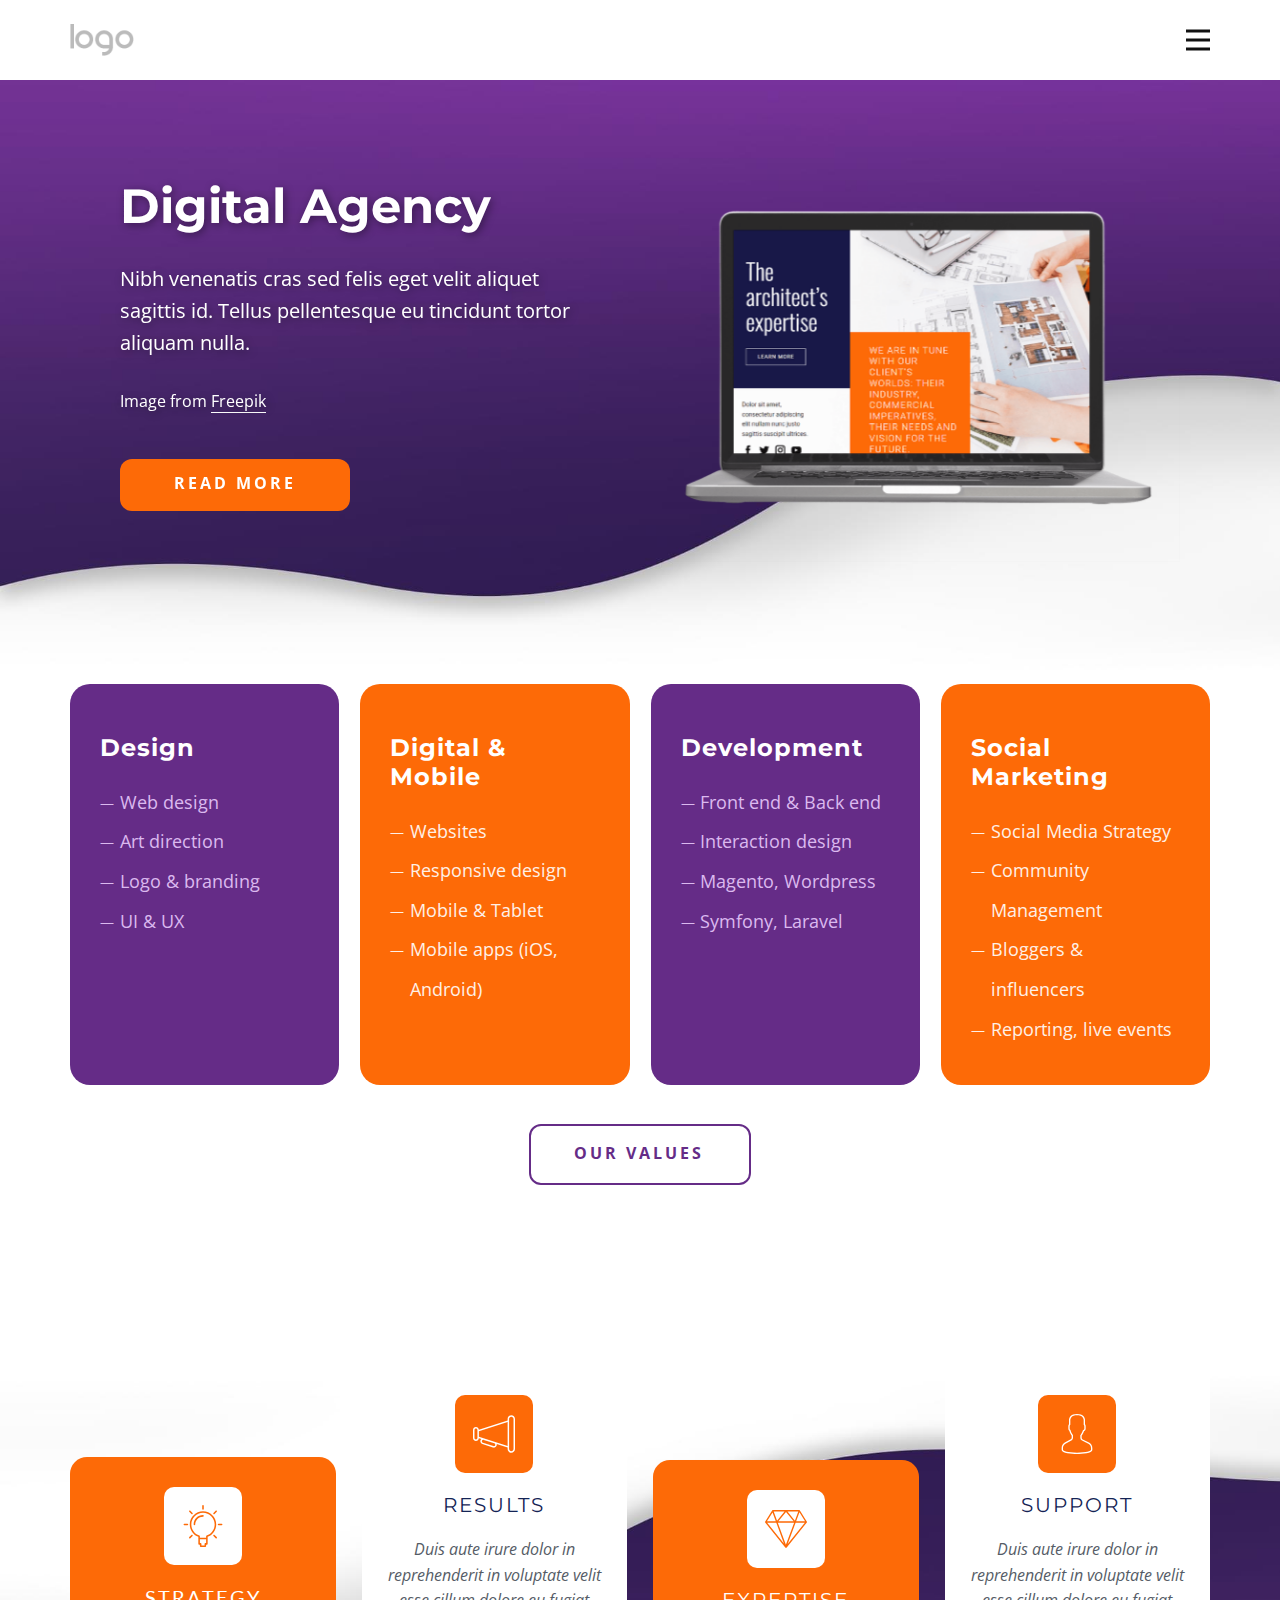
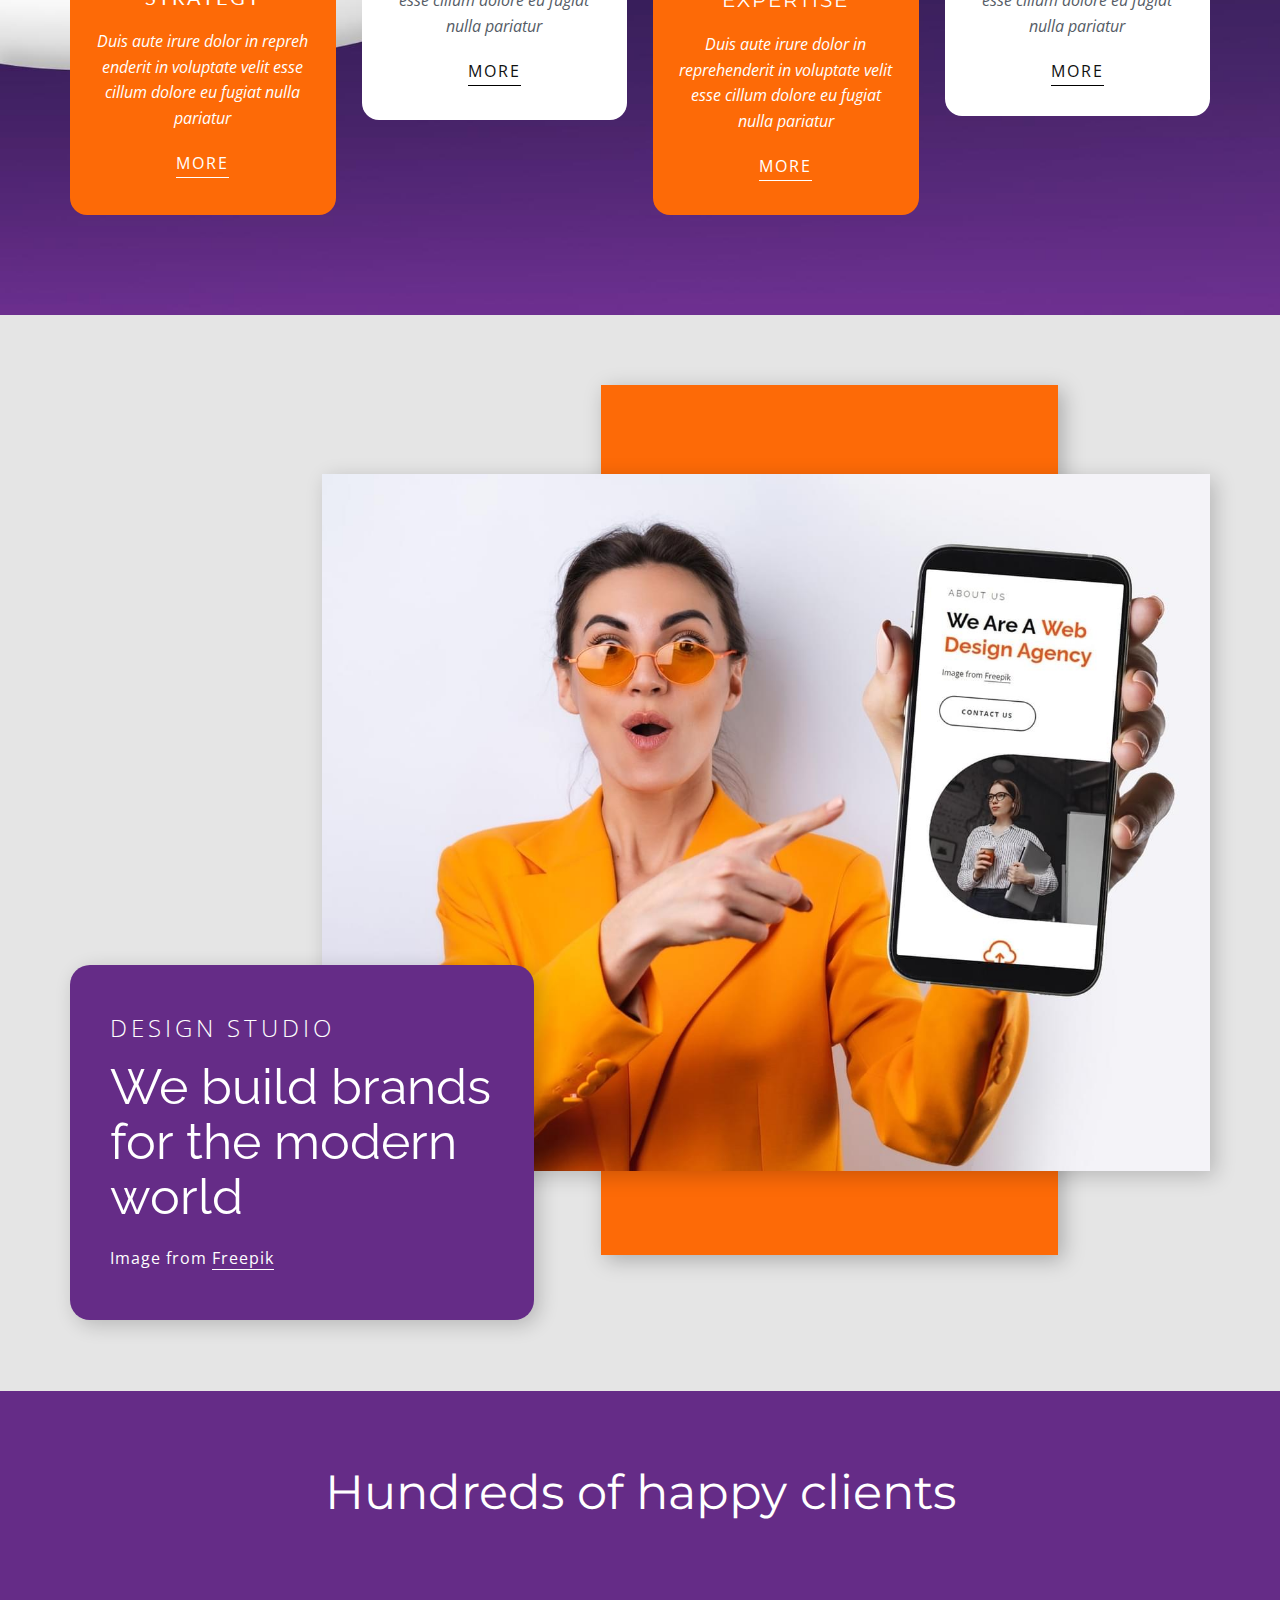
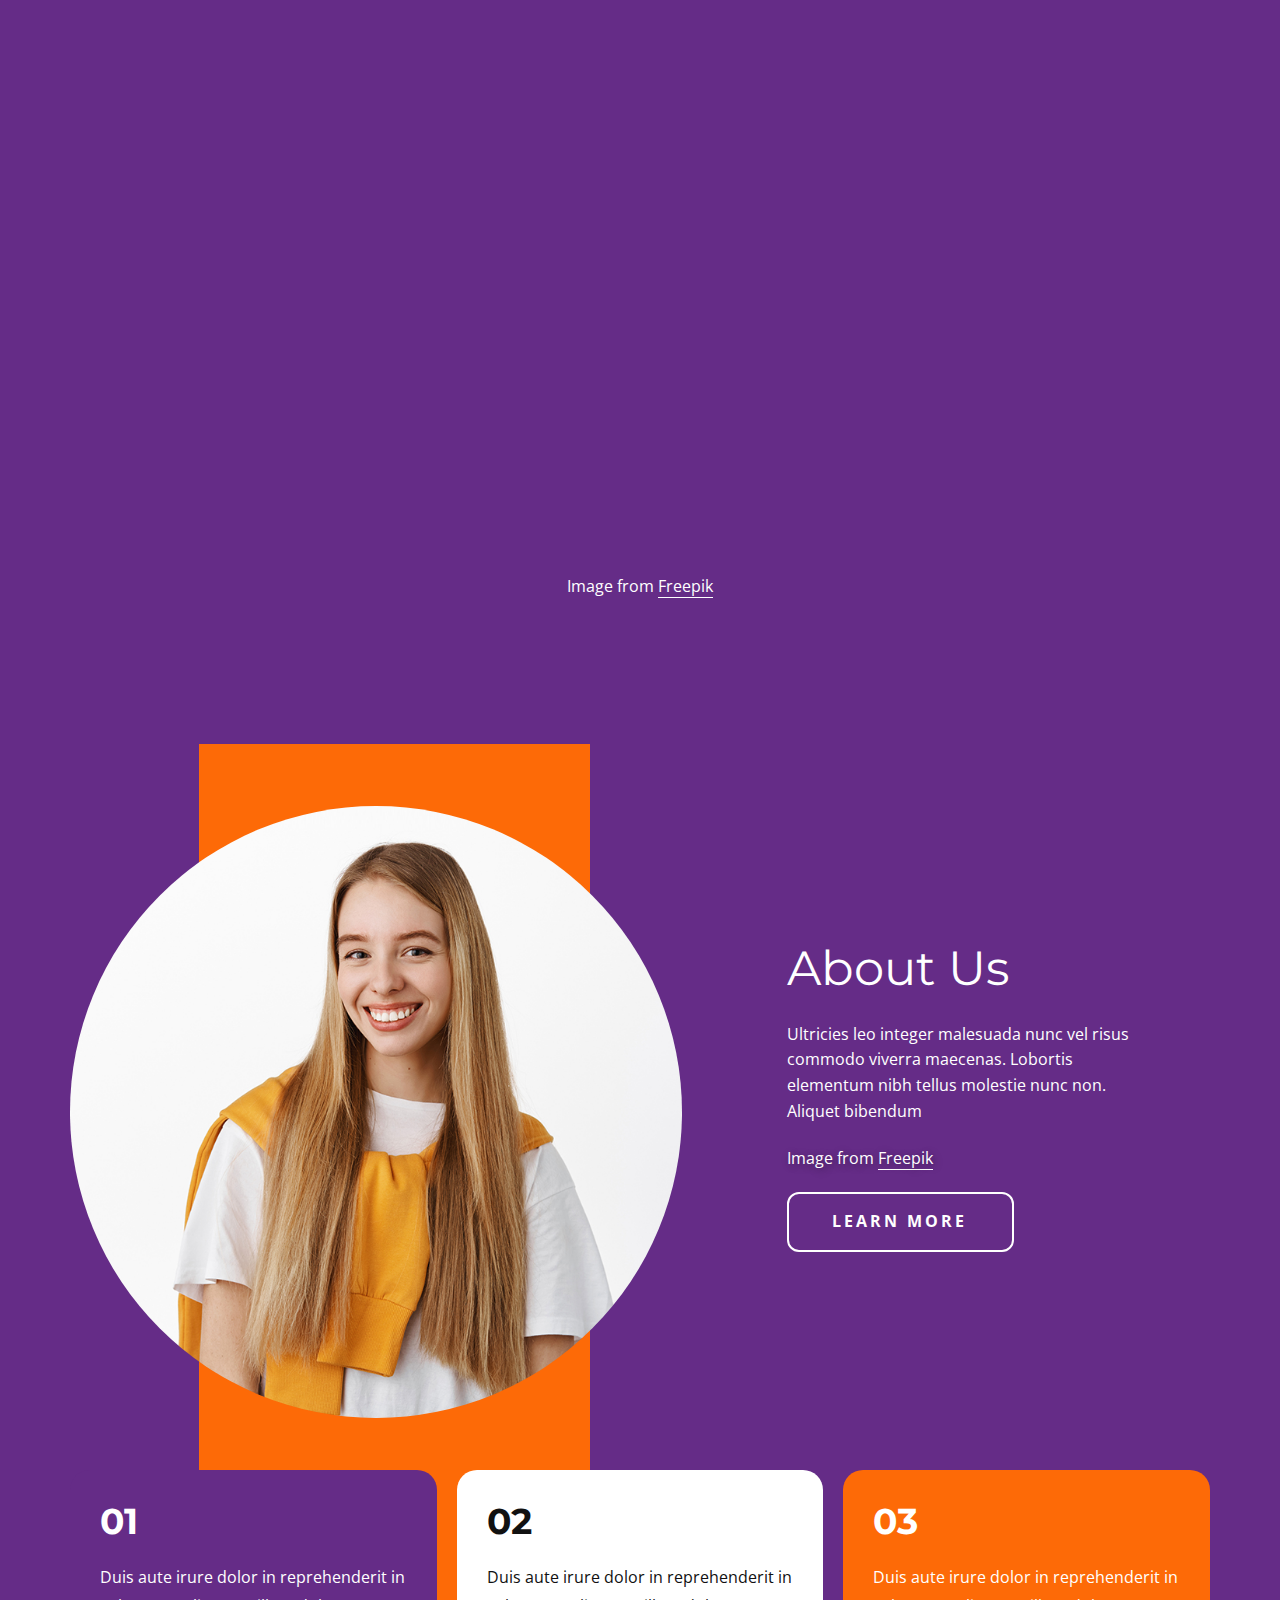
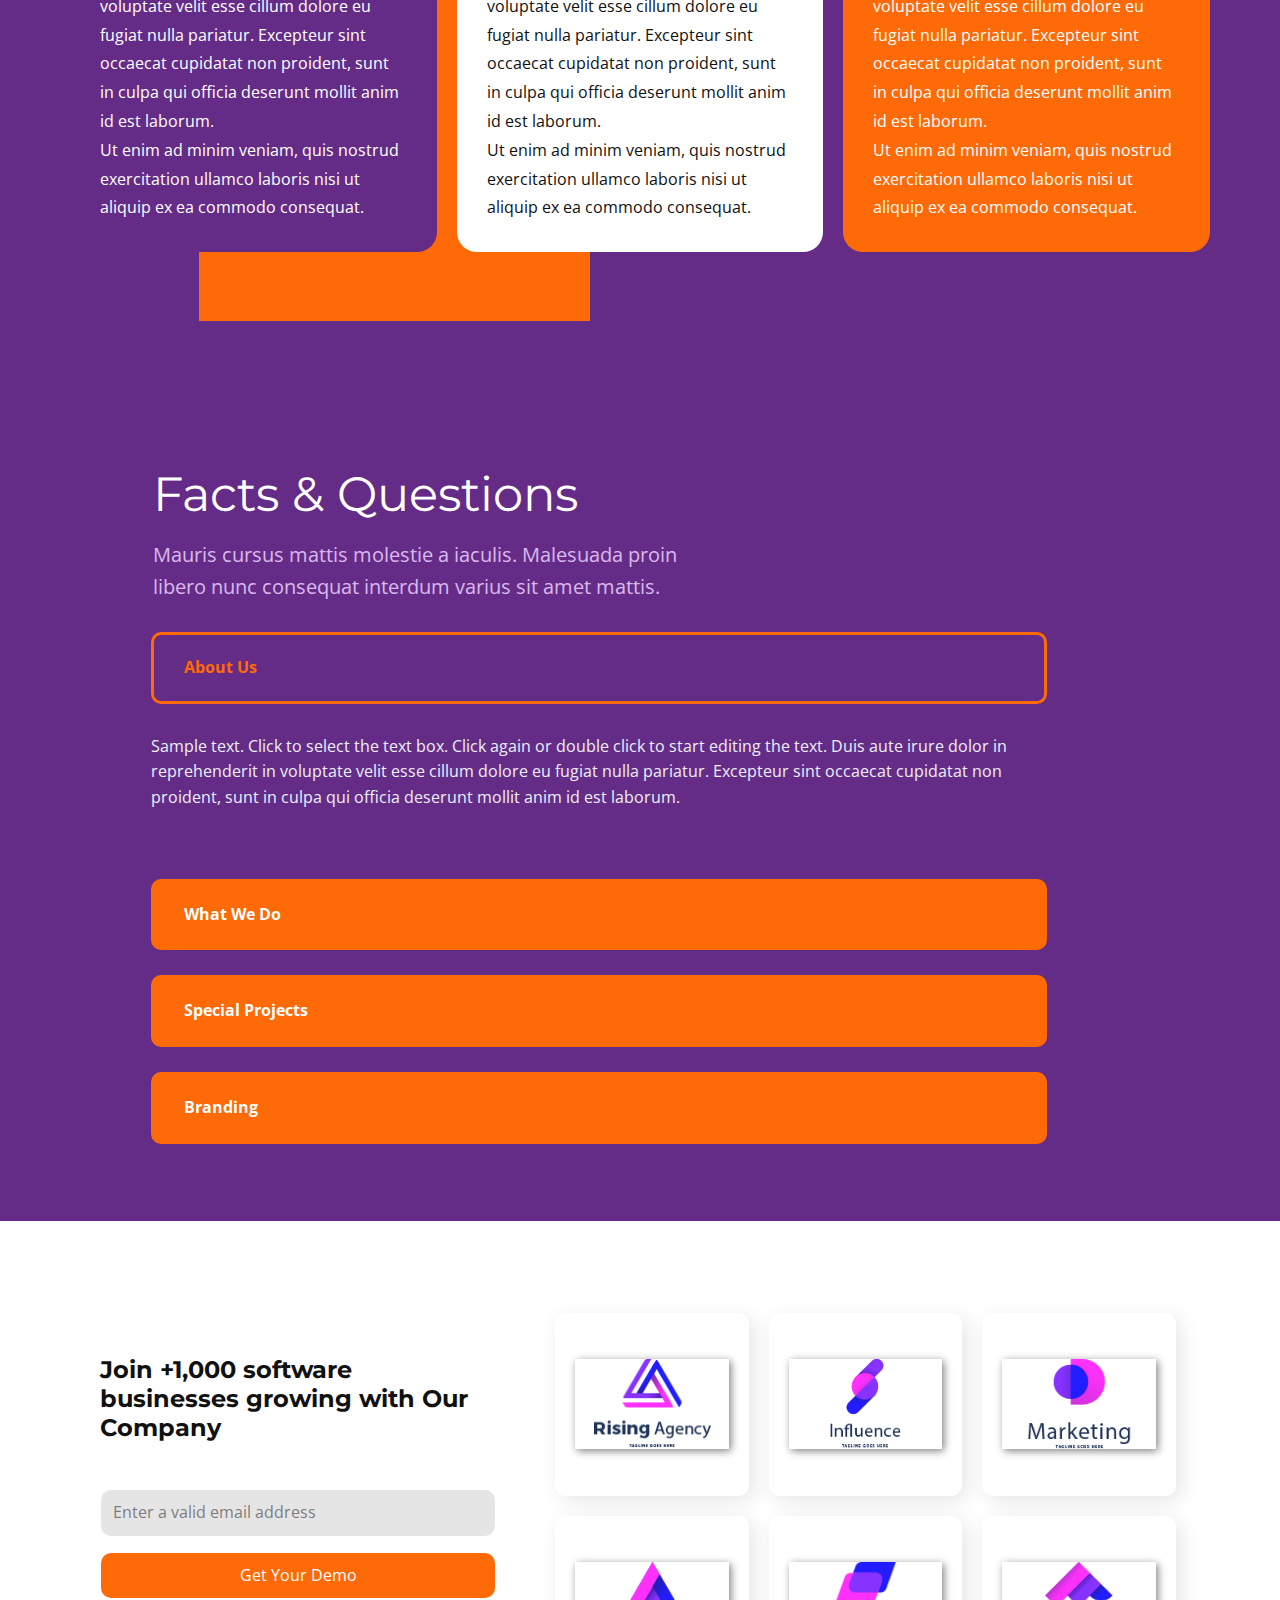
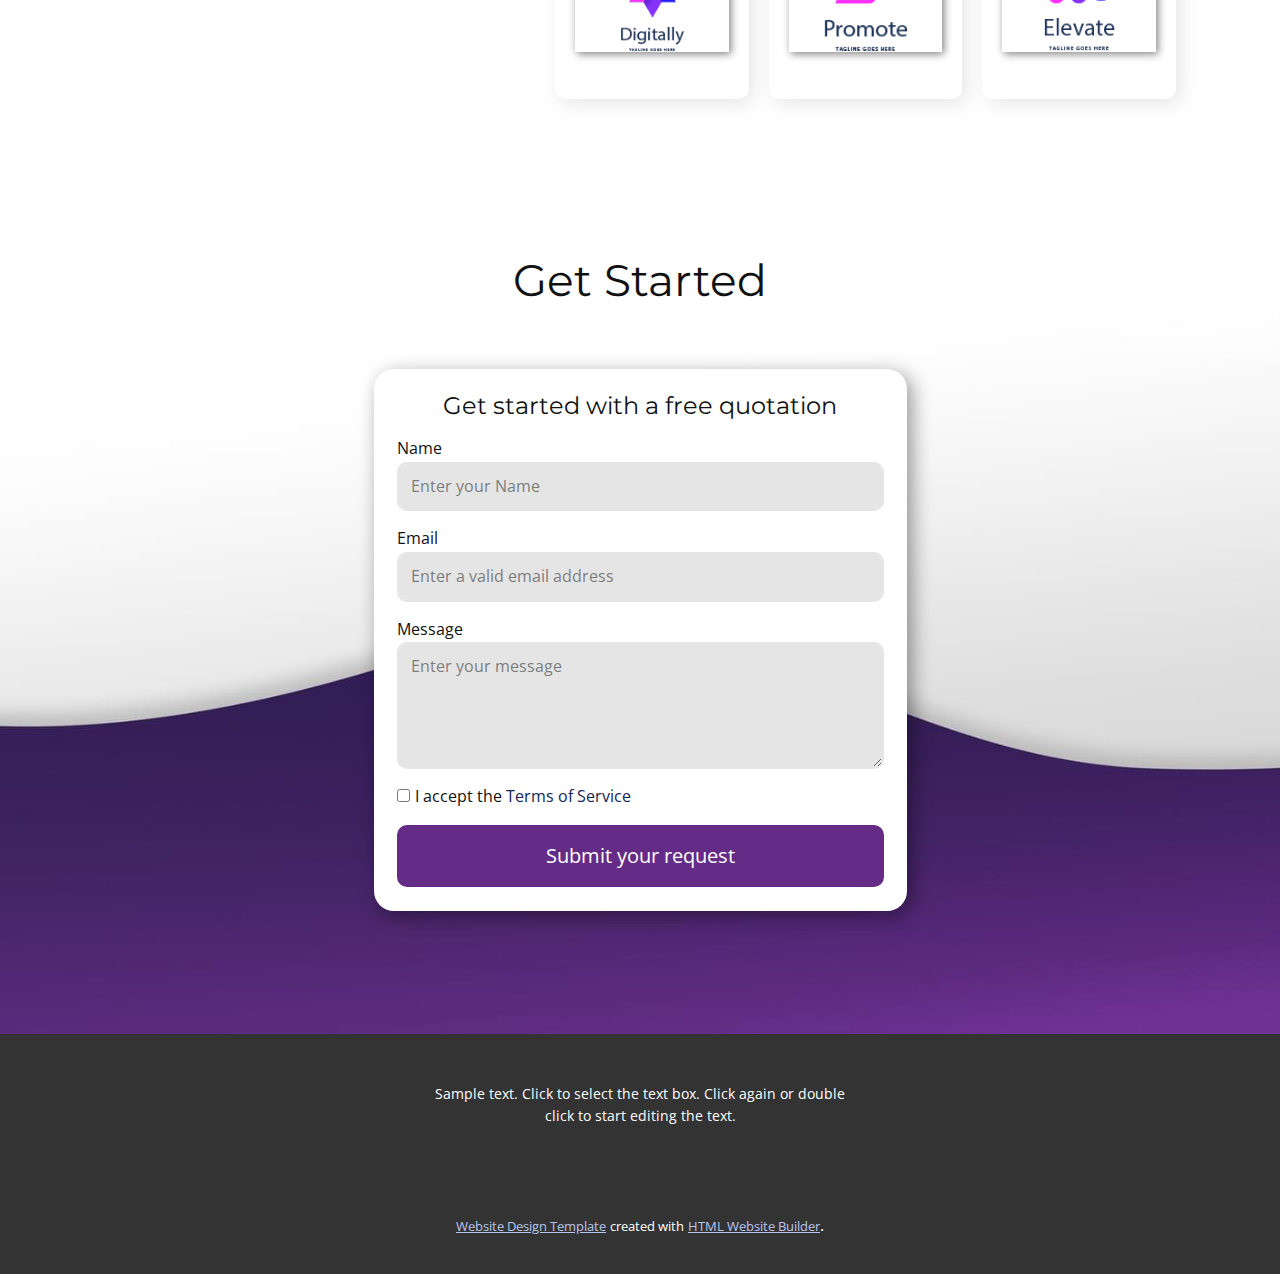
==== index.html @ 84b55f41 "Add files via upload" ====
<!DOCTYPE html>
<html style="font-size: 16px;" lang="en"><head>
    <meta name="viewport" content="width=device-width, initial-scale=1.0">
    <meta charset="utf-8">
    <meta name="keywords" content="Digital Agency, ​We build brands for the modern world, ​Hundreds of happy clients, Facts &amp;amp; Questions, ​Get Started">
    <meta name="description" content="">
    <title>Home</title>
    <link rel="stylesheet" href="nicepage.css" media="screen">
<link rel="stylesheet" href="Home.css" media="screen">
    <script class="u-script" type="text/javascript" src="jquery.js" defer=""></script>
    <script class="u-script" type="text/javascript" src="nicepage.js" defer=""></script>
    <meta name="generator" content="Nicepage 5.1.5, nicepage.com">
    <meta name="referrer" content="origin">
    <link id="u-theme-google-font" rel="stylesheet" href="https://fonts.googleapis.com/css?family=Montserrat:100,100i,200,200i,300,300i,400,400i,500,500i,600,600i,700,700i,800,800i,900,900i|Open+Sans:300,300i,400,400i,500,500i,600,600i,700,700i,800,800i">
    <link id="u-page-google-font" rel="stylesheet" href="https://fonts.googleapis.com/css?family=Montserrat:100,100i,200,200i,300,300i,400,400i,500,500i,600,600i,700,700i,800,800i,900,900i|Lato:100,100i,300,300i,400,400i,700,700i,900,900i|Montserrat:100,100i,200,200i,300,300i,400,400i,500,500i,600,600i,700,700i,800,800i,900,900i|Open+Sans:300,300i,400,400i,500,500i,600,600i,700,700i,800,800i|Raleway:100,100i,200,200i,300,300i,400,400i,500,500i,600,600i,700,700i,800,800i,900,900i">
    
    
    
    
    
    
    
    
    
    
    <script type="application/ld+json">{
		"@context": "http://schema.org",
		"@type": "Organization",
		"name": "",
		"logo": "images/default-logo.png"
}</script>
    <meta name="theme-color" content="#142455">
    <meta property="og:title" content="Home">
    <meta property="og:type" content="website">
  </head>
  <body data-home-page="Home.html" data-home-page-title="Home" class="u-body u-xl-mode" data-lang="en"><header class="u-clearfix u-header u-header" id="sec-5aeb"><div class="u-clearfix u-sheet u-valign-middle u-sheet-1">
        <a href="#" class="u-image u-logo u-image-1">
          <img src="images/default-logo.png" class="u-logo-image u-logo-image-1">
        </a>
        <nav class="u-menu u-menu-hamburger u-offcanvas u-menu-1" data-responsive-from="XL">
          <div class="menu-collapse" style="font-size: 1rem; letter-spacing: 0px; font-weight: 700;">
            <a class="u-button-style u-custom-border u-custom-border-color u-custom-borders u-custom-left-right-menu-spacing u-custom-padding-bottom u-custom-text-color u-custom-top-bottom-menu-spacing u-nav-link u-text-active-palette-1-base u-text-hover-palette-2-base" href="#">
              <svg class="u-svg-link" viewBox="0 0 24 24"><use xmlns:xlink="http://www.w3.org/1999/xlink" xlink:href="#menu-hamburger"></use></svg>
              <svg class="u-svg-content" version="1.1" id="menu-hamburger" viewBox="0 0 16 16" x="0px" y="0px" xmlns:xlink="http://www.w3.org/1999/xlink" xmlns="http://www.w3.org/2000/svg"><g><rect y="1" width="16" height="2"></rect><rect y="7" width="16" height="2"></rect><rect y="13" width="16" height="2"></rect>
</g></svg>
            </a>
          </div>
          <div class="u-nav-container">
            <ul class="u-nav u-spacing-20 u-unstyled u-nav-1"><li class="u-nav-item"><a class="u-button-style u-nav-link u-text-active-palette-1-base u-text-grey-90 u-text-hover-palette-2-base" href="Home.html" style="padding: 10px;">Home</a>
</li><li class="u-nav-item"><a class="u-button-style u-nav-link u-text-active-palette-1-base u-text-grey-90 u-text-hover-palette-2-base" href="#" style="padding: 10px;">About</a>
</li><li class="u-nav-item"><a class="u-button-style u-nav-link u-text-active-palette-1-base u-text-grey-90 u-text-hover-palette-2-base" href="#" style="padding: 10px;">Contact</a>
</li></ul>
          </div>
          <div class="u-nav-container-collapse">
            <div class="u-black u-container-style u-inner-container-layout u-opacity u-opacity-95 u-sidenav">
              <div class="u-inner-container-layout u-sidenav-overflow">
                <div class="u-menu-close"></div>
                <ul class="u-align-center u-nav u-popupmenu-items u-unstyled u-nav-2"><li class="u-nav-item"><a class="u-button-style u-nav-link" href="#">Home</a>
</li><li class="u-nav-item"><a class="u-button-style u-nav-link" href="#">About</a>
</li><li class="u-nav-item"><a class="u-button-style u-nav-link" href="#">Contact</a>
</li></ul>
              </div>
            </div>
            <div class="u-black u-menu-overlay u-opacity u-opacity-70"></div>
          </div>
        </nav>
      </div></header>
    <section class="u-clearfix u-image u-section-1" id="carousel_2748" data-image-width="1841" data-image-height="1080">
      <div class="u-clearfix u-sheet u-sheet-1">
        <div class="u-clearfix u-expanded-width-sm u-expanded-width-xs u-layout-wrap u-layout-wrap-1">
          <div class="u-layout">
            <div class="u-layout-row">
              <div class="u-align-left u-container-align-center-sm u-container-align-center-xs u-container-align-left-lg u-container-align-left-md u-container-align-left-xl u-container-style u-layout-cell u-right-cell u-shape-rectangle u-size-30 u-layout-cell-1" data-animation-name="customAnimationIn" data-animation-duration="1500">
                <div class="u-container-layout u-valign-top u-container-layout-1">
                  <h1 class="u-align-center-sm u-align-center-xs u-align-left-lg u-align-left-md u-align-left-xl u-text u-text-body-alt-color u-text-1">Digital Agency<br>
                  </h1>
                  <p class="u-align-center-sm u-align-center-xs u-align-left-lg u-align-left-md u-align-left-xl u-text u-text-body-alt-color u-text-2"> Nibh venenatis cras sed felis eget velit aliquet sagittis id. Tellus pellentesque eu tincidunt tortor aliquam nulla.</p>
                  <p class="u-align-center-sm u-align-center-xs u-align-left-lg u-align-left-md u-align-left-xl u-text u-text-body-alt-color u-text-3">Image from&nbsp;<a href="https://www.freepik.com" class="u-border-1 u-border-active-palette-2-base u-border-hover-palette-2-base u-border-no-left u-border-no-right u-border-no-top u-border-white u-btn u-button-link u-button-style u-none u-text-body-alt-color u-btn-1" target="_blank">Freepik</a>
                  </p>
                  <a href="#" class="u-active-palette-3-base u-align-center-sm u-align-center-xs u-align-left-lg u-align-left-md u-align-left-xl u-border-active-white u-border-hover-white u-border-none u-btn u-btn-round u-button-style u-hover-palette-3-base u-palette-3-base u-radius-12 u-text-active-palette-2-base u-text-hover-palette-2-base u-btn-2">read more</a>
                </div>
              </div>
              <div class="u-container-align-center-sm u-container-align-center-xs u-container-style u-layout-cell u-left-cell u-size-30 u-layout-cell-2">
                <div class="u-container-layout u-valign-top u-container-layout-2">
                  <img class="u-expanded-width u-image u-image-1" src="images/-min.png" data-image-width="1104" data-image-height="800" data-animation-name="customAnimationIn" data-animation-duration="1250" data-animation-delay="500">
                </div>
              </div>
            </div>
          </div>
        </div>
      </div>
    </section>
    <section class="u-align-center u-clearfix u-container-align-center u-white u-section-2" id="sec-3078">
      <div class="u-clearfix u-sheet u-sheet-1">
        <div class="u-align-left u-expanded-width u-list u-list-1">
          <div class="u-repeater u-repeater-1">
            <div class="u-align-left u-container-style u-custom-item u-list-item u-palette-2-base u-radius-20 u-repeater-item u-shape-round u-list-item-1">
              <div class="u-container-layout u-similar-container u-valign-bottom-sm u-valign-bottom-xs u-valign-top-lg u-valign-top-md u-valign-top-xl u-container-layout-1">
                <h4 class="u-text u-text-1">Design</h4>
                <ul class="u-custom-item u-custom-list u-text u-text-palette-2-light-2 u-text-2">
                  <li style="">
                    <div class="u-list-icon">
                      <div xmlns="http://www.w3.org/2000/svg" xmlns:xlink="http://www.w3.org/1999/xlink" version="1.1" xml:space="preserve" class="u-svg-content">—</div>
                    </div>Web design
                  </li>
                  <li style="">
                    <div class="u-list-icon">
                      <div xmlns="http://www.w3.org/2000/svg" xmlns:xlink="http://www.w3.org/1999/xlink" version="1.1" xml:space="preserve" class="u-svg-content">—</div>
                    </div>Art direction
                  </li>
                  <li style="">
                    <div class="u-list-icon">
                      <div xmlns="http://www.w3.org/2000/svg" xmlns:xlink="http://www.w3.org/1999/xlink" version="1.1" xml:space="preserve" class="u-svg-content">—</div>
                    </div>Logo &amp; branding
                  </li>
                  <li style="">
                    <div class="u-list-icon">
                      <div xmlns="http://www.w3.org/2000/svg" xmlns:xlink="http://www.w3.org/1999/xlink" version="1.1" xml:space="preserve" class="u-svg-content">—</div>
                    </div>UI &amp; UX
                  </li>
                </ul>
              </div>
            </div>
            <div class="u-align-left u-container-style u-custom-item u-list-item u-palette-3-base u-radius-20 u-repeater-item u-shape-round u-list-item-2">
              <div class="u-container-layout u-similar-container u-valign-bottom-sm u-valign-bottom-xs u-valign-top-lg u-valign-top-md u-valign-top-xl u-container-layout-2">
                <h4 class="u-text u-text-3">Digital &amp; Mobile</h4>
                <ul class="u-custom-item u-custom-list u-text u-text-palette-3-light-3 u-text-4">
                  <li style="">
                    <div class="u-list-icon">
                      <div xmlns="http://www.w3.org/2000/svg" xmlns:xlink="http://www.w3.org/1999/xlink" version="1.1" xml:space="preserve" class="u-svg-content">—</div>
                    </div>Websites
                  </li>
                  <li style="">
                    <div class="u-list-icon">
                      <div xmlns="http://www.w3.org/2000/svg" xmlns:xlink="http://www.w3.org/1999/xlink" version="1.1" xml:space="preserve" class="u-svg-content">—</div>
                    </div>Responsive design
                  </li>
                  <li style="">
                    <div class="u-list-icon">
                      <div xmlns="http://www.w3.org/2000/svg" xmlns:xlink="http://www.w3.org/1999/xlink" version="1.1" xml:space="preserve" class="u-svg-content">—</div>
                    </div>Mobile &amp; Tablet
                  </li>
                  <li style="">
                    <div class="u-list-icon">
                      <div xmlns="http://www.w3.org/2000/svg" xmlns:xlink="http://www.w3.org/1999/xlink" version="1.1" xml:space="preserve" class="u-svg-content">—</div>
                    </div>Mobile apps (iOS, Android)
                  </li>
                </ul>
              </div>
            </div>
            <div class="u-align-left u-container-style u-custom-item u-list-item u-palette-2-base u-radius-20 u-repeater-item u-shape-round u-list-item-3">
              <div class="u-container-layout u-similar-container u-valign-bottom-sm u-valign-bottom-xs u-valign-top-lg u-valign-top-md u-valign-top-xl u-container-layout-3">
                <h4 class="u-text u-text-5">Development</h4>
                <ul class="u-custom-item u-custom-list u-text u-text-palette-2-light-2 u-text-6">
                  <li style="">
                    <div class="u-list-icon">
                      <div xmlns="http://www.w3.org/2000/svg" xmlns:xlink="http://www.w3.org/1999/xlink" version="1.1" xml:space="preserve" class="u-svg-content">—</div>
                    </div>Front end &amp; Back end
                  </li>
                  <li style="">
                    <div class="u-list-icon">
                      <div xmlns="http://www.w3.org/2000/svg" xmlns:xlink="http://www.w3.org/1999/xlink" version="1.1" xml:space="preserve" class="u-svg-content">—</div>
                    </div>Interaction design
                  </li>
                  <li style="">
                    <div class="u-list-icon">
                      <div xmlns="http://www.w3.org/2000/svg" xmlns:xlink="http://www.w3.org/1999/xlink" version="1.1" xml:space="preserve" class="u-svg-content">—</div>
                    </div>Magento, Wordpress
                  </li>
                  <li style="">
                    <div class="u-list-icon">
                      <div xmlns="http://www.w3.org/2000/svg" xmlns:xlink="http://www.w3.org/1999/xlink" version="1.1" xml:space="preserve" class="u-svg-content">—</div>
                    </div>Symfony, Laravel
                  </li>
                </ul>
              </div>
            </div>
            <div class="u-align-left u-container-style u-custom-item u-list-item u-palette-3-base u-radius-20 u-repeater-item u-shape-round u-list-item-4">
              <div class="u-container-layout u-similar-container u-valign-bottom-sm u-valign-bottom-xs u-valign-top-lg u-valign-top-md u-valign-top-xl u-container-layout-4">
                <h4 class="u-text u-text-7">Social Marketing</h4>
                <ul class="u-custom-item u-custom-list u-text u-text-palette-3-light-3 u-text-8">
                  <li style="">
                    <div class="u-list-icon">
                      <div xmlns="http://www.w3.org/2000/svg" xmlns:xlink="http://www.w3.org/1999/xlink" version="1.1" xml:space="preserve" class="u-svg-content">—</div>
                    </div>Social Media Strategy
                  </li>
                  <li style="">
                    <div class="u-list-icon">
                      <div xmlns="http://www.w3.org/2000/svg" xmlns:xlink="http://www.w3.org/1999/xlink" version="1.1" xml:space="preserve" class="u-svg-content">—</div>
                    </div>Community Management
                  </li>
                  <li style="">
                    <div class="u-list-icon">
                      <div xmlns="http://www.w3.org/2000/svg" xmlns:xlink="http://www.w3.org/1999/xlink" version="1.1" xml:space="preserve" class="u-svg-content">—</div>
                    </div>Bloggers &amp; influencers
                  </li>
                  <li style="">
                    <div class="u-list-icon">
                      <div xmlns="http://www.w3.org/2000/svg" xmlns:xlink="http://www.w3.org/1999/xlink" version="1.1" xml:space="preserve" class="u-svg-content">—</div>
                    </div>Reporting, live events
                  </li>
                </ul>
              </div>
            </div>
          </div>
        </div>
        <a href="#" class="u-active-palette-2-base u-align-center u-border-2 u-border-active-palette-2-base u-border-hover-palette-2-base u-border-palette-2-base u-btn u-btn-round u-button-style u-hover-palette-2-base u-none u-radius-12 u-text-active-white u-text-hover-white u-btn-1" data-animation-name="" data-animation-duration="0" data-animation-delay="0" data-animation-direction="">Our values</a>
      </div>
    </section>
    <section class="u-clearfix u-image u-section-3" id="carousel_1d09" data-image-width="1841" data-image-height="1080">
      <div class="u-clearfix u-sheet u-valign-middle u-sheet-1">
        <div class="u-clearfix u-expanded-width u-gutter-26 u-layout-wrap u-layout-wrap-1">
          <div class="u-layout">
            <div class="u-layout-row">
              <div class="u-size-15 u-size-30-md">
                <div class="u-layout-col">
                  <div class="u-container-style u-hidden-sm u-hidden-xs u-layout-cell u-size-20 u-layout-cell-1">
                    <div class="u-container-layout u-container-layout-1"></div>
                  </div>
                  <div class="u-align-center u-container-style u-layout-cell u-palette-3-base u-radius-30 u-shape-round u-size-40 u-layout-cell-2" data-animation-name="" data-animation-duration="0" data-animation-delay="0" data-animation-direction="">
                    <div class="u-container-layout u-valign-top u-container-layout-2"><span class="u-icon u-icon-rounded u-radius-10 u-text-palette-3-base u-white u-icon-1" data-animation-name="" data-animation-duration="0" data-animation-delay="0" data-animation-direction=""><svg class="u-svg-link" preserveAspectRatio="xMidYMin slice" viewBox="0 0 54 54" style=""><use xmlns:xlink="http://www.w3.org/1999/xlink" xlink:href="#svg-dfc3"></use></svg><svg class="u-svg-content" viewBox="0 0 54 54" x="0px" y="0px" id="svg-dfc3" style="enable-background:new 0 0 54 54;"><g><path d="M27,8c-9.374,0-17,7.626-17,17c0,7.112,4.391,13.412,11,15.9V50c0,0.553,0.447,1,1,1h1v2c0,0.553,0.447,1,1,1h6
		c0.553,0,1-0.447,1-1v-2h1c0.553,0,1-0.447,1-1v-9.1c6.609-2.488,11-8.788,11-15.9C44,15.626,36.374,8,27,8z M30,49
		c-0.553,0-1,0.447-1,1v2h-4v-2c0-0.553-0.447-1-1-1h-1v-5h8v5H30z M31.688,39.242C31.277,39.377,31,39.761,31,40.192V42h-8v-1.808
		c0-0.432-0.277-0.815-0.688-0.95C16.145,37.214,12,31.49,12,25c0-8.271,6.729-15,15-15s15,6.729,15,15
		C42,31.49,37.855,37.214,31.688,39.242z"></path><path d="M27,6c0.553,0,1-0.447,1-1V1c0-0.553-0.447-1-1-1s-1,0.447-1,1v4C26,5.553,26.447,6,27,6z"></path><path d="M51,24h-4c-0.553,0-1,0.447-1,1s0.447,1,1,1h4c0.553,0,1-0.447,1-1S51.553,24,51,24z"></path><path d="M7,24H3c-0.553,0-1,0.447-1,1s0.447,1,1,1h4c0.553,0,1-0.447,1-1S7.553,24,7,24z"></path><path d="M43.264,7.322l-2.828,2.828c-0.391,0.391-0.391,1.023,0,1.414c0.195,0.195,0.451,0.293,0.707,0.293
		s0.512-0.098,0.707-0.293l2.828-2.828c0.391-0.391,0.391-1.023,0-1.414S43.654,6.932,43.264,7.322z"></path><path d="M12.15,38.436l-2.828,2.828c-0.391,0.391-0.391,1.023,0,1.414c0.195,0.195,0.451,0.293,0.707,0.293
		s0.512-0.098,0.707-0.293l2.828-2.828c0.391-0.391,0.391-1.023,0-1.414S12.541,38.045,12.15,38.436z"></path><path d="M41.85,38.436c-0.391-0.391-1.023-0.391-1.414,0s-0.391,1.023,0,1.414l2.828,2.828c0.195,0.195,0.451,0.293,0.707,0.293
		s0.512-0.098,0.707-0.293c0.391-0.391,0.391-1.023,0-1.414L41.85,38.436z"></path><path d="M12.15,11.564c0.195,0.195,0.451,0.293,0.707,0.293s0.512-0.098,0.707-0.293c0.391-0.391,0.391-1.023,0-1.414l-2.828-2.828
		c-0.391-0.391-1.023-0.391-1.414,0s-0.391,1.023,0,1.414L12.15,11.564z"></path><path d="M27,13c-6.617,0-12,5.383-12,12c0,0.553,0.447,1,1,1s1-0.447,1-1c0-5.514,4.486-10,10-10c0.553,0,1-0.447,1-1
		S27.553,13,27,13z"></path>
</g></svg></span>
                      <h5 class="u-custom-font u-font-lato u-text u-text-1">strategy</h5>
                      <p class="u-text u-text-2">Duis aute irure dolor in repreh​enderit in voluptate velit esse cillum dolore eu fugiat nulla pariatur</p>
                      <a href="#" class="u-active-none u-align-center u-border-1 u-border-active-palette-3-light-2 u-border-hover-palette-3-light-2 u-border-no-left u-border-no-right u-border-no-top u-border-white u-btn u-button-style u-hover-none u-none u-text-body-alt-color u-btn-1" data-animation-name="" data-animation-duration="0" data-animation-delay="0" data-animation-direction="">more</a>
                    </div>
                  </div>
                </div>
              </div>
              <div class="u-size-15 u-size-30-md">
                <div class="u-layout-col">
                  <div class="u-align-center u-container-style u-layout-cell u-radius-30 u-shape-round u-size-40 u-white u-layout-cell-3">
                    <div class="u-container-layout u-valign-top u-container-layout-3"><span class="u-icon u-icon-rounded u-palette-3-base u-radius-10 u-text-white u-icon-2"><svg class="u-svg-link" preserveAspectRatio="xMidYMin slice" viewBox="0 0 57 57" style=""><use xmlns:xlink="http://www.w3.org/1999/xlink" xlink:href="#svg-b99c"></use></svg><svg class="u-svg-content" viewBox="0 0 57 57" x="0px" y="0px" id="svg-b99c" style="enable-background:new 0 0 57 57;"><path d="M52,3c-2.757,0-5,2.243-5,5v2.268L7.964,22.645C7.781,20.607,6.084,19,4,19c-2.206,0-4,1.794-4,4v11c0,2.206,1.794,4,4,4  c2.084,0,3.781-1.607,3.964-3.645l3.368,1.068c-0.506,0.455-0.913,1.03-1.138,1.722c-0.328,1.014-0.241,2.097,0.246,3.051  c0.486,0.954,1.313,1.66,2.326,1.987l14.27,4.623c0.403,0.131,0.818,0.195,1.23,0.195c0.625,0,1.246-0.148,1.819-0.441  c0.954-0.486,1.66-1.313,1.988-2.326c0.235-0.727,0.249-1.489,0.063-2.214L47,46.732V49c0,2.757,2.243,5,5,5s5-2.243,5-5V8  C57,5.243,54.757,3,52,3z M30.172,43.616c-0.164,0.506-0.518,0.919-0.995,1.162c-0.477,0.244-1.019,0.287-1.523,0.125L13.383,40.28  c-0.505-0.164-0.918-0.517-1.161-0.995c-0.244-0.478-0.289-1.019-0.125-1.523c0.274-0.846,1.061-1.384,1.905-1.384  c0.203,0,0.41,0.031,0.613,0.097l14.271,4.623C29.935,41.438,30.512,42.567,30.172,43.616z M6,34c0,1.103-0.897,2-2,2s-2-0.897-2-2  V23c0-1.103,0.897-2,2-2s2,0.897,2,2v0.268v10.465V34z M8,32.268v-7.535l39-12.366v32.268L8,32.268z M55,49c0,1.654-1.346,3-3,3  s-3-1.346-3-3v-1.634V9.634V8c0-1.654,1.346-3,3-3s3,1.346,3,3V49z"></path></svg></span>
                      <h5 class="u-custom-font u-font-montserrat u-text u-text-palette-1-base u-text-3">Results</h5>
                      <p class="u-text u-text-palette-5-dark-2 u-text-4">Duis aute irure dolor in reprehenderit in voluptate velit esse cillum dolore eu fugiat nulla pariatur</p>
                      <a href="#" class="u-active-none u-align-center u-border-1 u-border-active-grey-60 u-border-black u-border-hover-grey-60 u-border-no-left u-border-no-right u-border-no-top u-btn u-button-style u-hover-none u-none u-text-body-color u-btn-2">more</a>
                    </div>
                  </div>
                  <div class="u-container-style u-hidden-sm u-layout-cell u-size-20 u-layout-cell-4">
                    <div class="u-container-layout u-container-layout-4"></div>
                  </div>
                </div>
              </div>
              <div class="u-size-15 u-size-30-md">
                <div class="u-layout-col">
                  <div class="u-container-style u-hidden-sm u-hidden-xs u-layout-cell u-size-20 u-layout-cell-5">
                    <div class="u-container-layout u-container-layout-5"></div>
                  </div>
                  <div class="u-align-center u-container-style u-layout-cell u-palette-3-base u-radius-30 u-shape-round u-size-40 u-layout-cell-6">
                    <div class="u-container-layout u-valign-top u-container-layout-6"><span class="u-icon u-icon-rounded u-radius-10 u-text-palette-3-base u-white u-icon-3"><svg class="u-svg-link" preserveAspectRatio="xMidYMin slice" viewBox="0 0 59.986 59.986" style=""><use xmlns:xlink="http://www.w3.org/1999/xlink" xlink:href="#svg-d14b"></use></svg><svg class="u-svg-content" viewBox="0 0 59.986 59.986" x="0px" y="0px" id="svg-d14b" style="enable-background:new 0 0 59.986 59.986;"><path d="M59.972,20.164c0.007-0.041,0.011-0.081,0.013-0.123c0.002-0.049,0.001-0.096-0.003-0.145  c-0.004-0.042-0.01-0.082-0.02-0.123c-0.011-0.048-0.026-0.094-0.044-0.14c-0.009-0.024-0.011-0.049-0.022-0.072  c-0.008-0.017-0.022-0.03-0.031-0.047c-0.009-0.017-0.013-0.035-0.023-0.052l-10-16c-0.046-0.073-0.1-0.139-0.161-0.197  c-0.001-0.001-0.002-0.001-0.003-0.002c-0.086-0.081-0.188-0.139-0.297-0.185c-0.014-0.006-0.023-0.018-0.038-0.024  c-0.011-0.004-0.023-0.002-0.034-0.005c-0.101-0.034-0.205-0.057-0.314-0.057h-38c-0.108,0-0.211,0.023-0.31,0.056  c-0.011,0.003-0.022,0.001-0.032,0.005c-0.015,0.005-0.024,0.017-0.038,0.023c-0.104,0.043-0.202,0.099-0.287,0.175  c-0.005,0.005-0.012,0.008-0.017,0.012c-0.062,0.058-0.117,0.125-0.163,0.198l-10,16c-0.01,0.016-0.014,0.035-0.023,0.052  c-0.009,0.017-0.023,0.03-0.031,0.047c-0.011,0.023-0.013,0.048-0.023,0.072c-0.018,0.046-0.033,0.092-0.044,0.14  c-0.009,0.041-0.016,0.082-0.02,0.124C0,19.945-0.001,19.993,0.001,20.041c0.002,0.042,0.006,0.082,0.013,0.123  c0.008,0.048,0.021,0.095,0.037,0.142c0.013,0.039,0.027,0.077,0.045,0.115c0.009,0.018,0.012,0.038,0.022,0.056  c0.016,0.029,0.04,0.051,0.058,0.078c0.014,0.021,0.022,0.044,0.039,0.064l28.989,35.986c0.002,0.003,0.004,0.005,0.006,0.007  l0.005,0.007c0.003,0.004,0.008,0.005,0.011,0.009c0.082,0.099,0.184,0.174,0.295,0.234c0.03,0.016,0.058,0.03,0.089,0.043  c0.121,0.051,0.249,0.087,0.383,0.087c0.114,0,0.229-0.02,0.343-0.061c0.017-0.006,0.028-0.02,0.045-0.027  c0.051-0.021,0.091-0.055,0.137-0.084c0.076-0.048,0.147-0.098,0.206-0.163c0.014-0.015,0.035-0.022,0.048-0.038l29-36  c0.016-0.02,0.024-0.044,0.039-0.064c0.019-0.027,0.042-0.049,0.058-0.078c0.01-0.018,0.013-0.038,0.022-0.056  c0.018-0.038,0.032-0.075,0.045-0.115C59.95,20.259,59.964,20.213,59.972,20.164z M32.095,4.993h15.459l-4.86,13.045L32.095,4.993z   M40.892,18.993H19.095L29.993,5.58L40.892,18.993z M17.222,18.125L12.423,4.993h15.469L17.222,18.125z M41.593,20.993  L29.818,52.599L18.269,20.993H41.593z M49.221,6.246l7.967,12.748H44.472L49.221,6.246z M10.756,6.259l4.653,12.734H2.798  L10.756,6.259z M16.14,20.993l10.839,29.664L3.083,20.993H16.14z M32.39,51.423l11.337-30.43h13.176L32.39,51.423z"></path></svg></span>
                      <h5 class="u-custom-font u-font-montserrat u-text u-text-5">Expertise</h5>
                      <p class="u-text u-text-6">Duis aute irure dolor in reprehenderit in voluptate velit esse cillum dolore eu fugiat nulla pariatur</p>
                      <a href="#" class="u-active-none u-align-center u-border-1 u-border-active-palette-3-light-2 u-border-hover-palette-3-light-2 u-border-no-left u-border-no-right u-border-no-top u-border-white u-btn u-button-style u-hover-none u-none u-text-body-alt-color u-btn-3">more</a>
                    </div>
                  </div>
                </div>
              </div>
              <div class="u-size-15 u-size-30-md">
                <div class="u-layout-col">
                  <div class="u-align-center u-container-style u-layout-cell u-radius-30 u-shape-round u-size-40 u-white u-layout-cell-7">
                    <div class="u-container-layout u-valign-top u-container-layout-7"><span class="u-icon u-icon-rounded u-palette-3-base u-radius-10 u-text-white u-icon-4"><svg class="u-svg-link" preserveAspectRatio="xMidYMin slice" viewBox="0 0 60 60" style=""><use xmlns:xlink="http://www.w3.org/1999/xlink" xlink:href="#svg-097b"></use></svg><svg class="u-svg-content" viewBox="0 0 60 60" x="0px" y="0px" id="svg-097b" style="enable-background:new 0 0 60 60;"><path d="M48.014,42.889l-9.553-4.776C37.56,37.662,37,36.756,37,35.748v-3.381c0.229-0.28,0.47-0.599,0.719-0.951
	c1.239-1.75,2.232-3.698,2.954-5.799C42.084,24.97,43,23.575,43,22v-4c0-0.963-0.36-1.896-1-2.625v-5.319
	c0.056-0.55,0.276-3.824-2.092-6.525C37.854,1.188,34.521,0,30,0s-7.854,1.188-9.908,3.53C17.724,6.231,17.944,9.506,18,10.056
	v5.319c-0.64,0.729-1,1.662-1,2.625v4c0,1.217,0.553,2.352,1.497,3.109c0.916,3.627,2.833,6.36,3.503,7.237v3.309
	c0,0.968-0.528,1.856-1.377,2.32l-8.921,4.866C8.801,44.424,7,47.458,7,50.762V54c0,4.746,15.045,6,23,6s23-1.254,23-6v-3.043
	C53,47.519,51.089,44.427,48.014,42.889z M51,54c0,1.357-7.412,4-21,4S9,55.357,9,54v-3.238c0-2.571,1.402-4.934,3.659-6.164
	l8.921-4.866C23.073,38.917,24,37.354,24,35.655v-4.019l-0.233-0.278c-0.024-0.029-2.475-2.994-3.41-7.065l-0.091-0.396l-0.341-0.22
	C19.346,23.303,19,22.676,19,22v-4c0-0.561,0.238-1.084,0.67-1.475L20,16.228V10l-0.009-0.131c-0.003-0.027-0.343-2.799,1.605-5.021
	C23.253,2.958,26.081,2,30,2c3.905,0,6.727,0.951,8.386,2.828c1.947,2.201,1.625,5.017,1.623,5.041L40,16.228l0.33,0.298
	C40.762,16.916,41,17.439,41,18v4c0,0.873-0.572,1.637-1.422,1.899l-0.498,0.153l-0.16,0.495c-0.669,2.081-1.622,4.003-2.834,5.713
	c-0.297,0.421-0.586,0.794-0.837,1.079L35,31.623v4.125c0,1.77,0.983,3.361,2.566,4.153l9.553,4.776
	C49.513,45.874,51,48.28,51,50.957V54z"></path></svg></span>
                      <h5 class="u-custom-font u-font-montserrat u-text u-text-palette-1-base u-text-7">Support</h5>
                      <p class="u-text u-text-palette-5-dark-2 u-text-8">Duis aute irure dolor in reprehenderit in voluptate velit esse cillum dolore eu fugiat nulla pariatur</p>
                      <a href="#" class="u-active-none u-align-center u-border-1 u-border-active-grey-60 u-border-black u-border-hover-grey-60 u-border-no-left u-border-no-right u-border-no-top u-btn u-button-style u-hover-none u-none u-text-body-color u-btn-4">more</a>
                    </div>
                  </div>
                  <div class="u-container-style u-hidden-sm u-hidden-xs u-layout-cell u-shape-rectangle u-size-20 u-layout-cell-8">
                    <div class="u-container-layout u-container-layout-8"></div>
                  </div>
                </div>
              </div>
            </div>
          </div>
        </div>
      </div>
    </section>
    <section class="u-clearfix u-grey-10 u-section-4" id="carousel_d534">
      <div class="u-clearfix u-sheet u-sheet-1">
        <div class="u-palette-3-base u-shape u-shape-rectangle u-shape-1"></div>
        <img class="u-expanded-width-xs u-image u-image-1" src="images/-min1.jpg" data-image-width="1376" data-image-height="1080">
        <div class="u-container-align-left u-container-style u-expanded-width-xs u-group u-palette-2-dark-1 u-radius-20 u-shape-round u-group-1">
          <div class="u-container-layout u-valign-middle u-container-layout-1">
            <h4 class="u-align-left u-text u-text-default u-text-1"> design studio</h4>
            <h2 class="u-align-left u-custom-font u-font-raleway u-text u-text-2"> We build brands for the modern world</h2>
            <p class="u-align-left u-text u-text-3">Image from <a href="#" class="u-border-1 u-border-no-left u-border-no-right u-border-no-top u-border-white u-bottom-left-radius-0 u-bottom-right-radius-0 u-btn u-button-link u-button-style u-none u-radius-0 u-text-body-alt-color u-top-left-radius-0 u-top-right-radius-0 u-btn-1" target="_blank">Freepik</a>
            </p>
          </div>
        </div>
      </div>
    </section>
    <section class="u-align-center u-clearfix u-palette-2-base u-section-5" id="carousel_317c">
      <div class="u-clearfix u-sheet u-valign-middle u-sheet-1">
        <h2 class="u-text u-text-default u-text-1"> Hundreds of happy clients</h2>
        <div class="u-expanded-width u-layout-grid u-list u-list-1">
          <div class="u-repeater u-repeater-1">
            <div class="u-align-left u-container-style u-list-item u-radius-20 u-repeater-item u-shape-round u-white u-list-item-1" data-animation-name="flipIn" data-animation-duration="1000" data-animation-direction="X">
              <div class="u-container-layout u-similar-container u-valign-top-xl u-container-layout-1">
                <img alt="" class="u-image u-image-round u-radius-20 u-image-1" data-image-width="995" data-image-height="1080" src="images/26ad3ed2-3d8c-4eb0-9ed2-35095c7be833.jpg">
                <p class="u-text u-text-2">Proin sed libero enim sed faucibus turpis. At imperdiet dui accumsan sit amet nulla facilisi morbi tempus. Ut sem nulla pharetra diam sit amet nisl.&nbsp;</p>
                <h5 class="u-text u-text-3">Jonh Almeda</h5>
                <h5 class="u-custom-font u-text u-text-font u-text-4">CEO Company</h5>
              </div>
            </div>
            <div class="u-align-left u-container-style u-list-item u-radius-20 u-repeater-item u-shape-round u-white u-list-item-2" data-animation-name="flipIn" data-animation-duration="1000" data-animation-direction="X">
              <div class="u-container-layout u-similar-container u-valign-top-xl u-container-layout-2">
                <img alt="" class="u-image u-image-round u-radius-20 u-image-2" data-image-width="800" data-image-height="1010" src="images/ghghhg.jpg">
                <p class="u-text u-text-5">Proin sed libero enim sed faucibus turpis. At imperdiet dui accumsan sit amet nulla facilisi morbi tempus. Ut sem nulla pharetra diam sit amet nisl.&nbsp;</p>
                <h5 class="u-text u-text-6">Frank Kinney</h5>
                <h5 class="u-custom-font u-text u-text-font u-text-7">Financial Director</h5>
              </div>
            </div>
            <div class="u-align-left u-container-style u-list-item u-radius-20 u-repeater-item u-shape-round u-white u-list-item-3" data-animation-name="flipIn" data-animation-duration="1000" data-animation-direction="X">
              <div class="u-container-layout u-similar-container u-valign-top-xl u-container-layout-3">
                <img alt="" class="u-image u-image-round u-radius-20 u-image-3" data-image-width="1100" data-image-height="1050" src="images/jj.jpg">
                <p class="u-text u-text-8">Proin sed libero enim sed faucibus turpis. At imperdiet dui accumsan sit amet nulla facilisi morbi tempus. Ut sem nulla pharetra diam sit amet nisl.&nbsp;</p>
                <h5 class="u-text u-text-9"> Stella Larson</h5>
                <h5 class="u-custom-font u-text u-text-font u-text-10">Secretary</h5>
              </div>
            </div>
            <div class="u-align-left u-container-style u-list-item u-radius-20 u-repeater-item u-shape-round u-white u-list-item-4" data-animation-name="flipIn" data-animation-duration="1000" data-animation-direction="X">
              <div class="u-container-layout u-similar-container u-valign-top-xl u-container-layout-4">
                <img alt="" class="u-image u-image-round u-radius-20 u-image-4" data-image-width="1000" data-image-height="1058" src="images/ghh3-min.jpg">
                <p class="u-text u-text-11">Proin sed libero enim sed faucibus turpis. At imperdiet dui accumsan sit amet nulla facilisi morbi tempus. Ut sem nulla pharetra diam sit amet nisl.&nbsp;</p>
                <h5 class="u-text u-text-12"> Paul Smith</h5>
                <h5 class="u-custom-font u-text u-text-font u-text-13">Sales Manager</h5>
              </div>
            </div>
          </div>
        </div>
        <p class="u-text u-text-default u-text-14">Image from <a href="#" class="u-active-none u-border-1 u-border-active-palette-2-light-2 u-border-hover-palette-2-light-2 u-border-no-left u-border-no-right u-border-no-top u-border-white u-bottom-left-radius-0 u-bottom-right-radius-0 u-btn u-button-link u-button-style u-hover-none u-none u-radius-0 u-text-body-alt-color u-top-left-radius-0 u-top-right-radius-0 u-btn-1" target="_blank">Freepik</a>
        </p>
      </div>
    </section>
    <section class="u-clearfix u-palette-2-base u-section-6" id="carousel_7924">
      <div class="u-clearfix u-sheet u-valign-middle-lg u-valign-middle-md u-valign-middle-sm u-valign-middle-xl u-sheet-1">
        <div class="u-palette-3-base u-shape u-shape-rectangle u-shape-1"></div>
        <div class="u-image u-image-circle u-preserve-proportions u-image-1" data-image-width="800" data-image-height="787"></div>
        <div class="u-align-center-sm u-align-center-xs u-align-left-lg u-align-left-md u-align-left-xl u-container-align-left-sm u-container-align-left-xs u-container-style u-group u-shape-rectangle u-group-1">
          <div class="u-container-layout u-valign-middle u-container-layout-1">
            <h3 class="u-align-left-sm u-align-left-xs u-text u-text-1">About Us</h3>
            <p class="u-align-left-sm u-align-left-xs u-text u-text-2"> Ultricies leo integer malesuada nunc vel risus commodo viverra maecenas. Lobortis elementum nibh tellus molestie nunc non. Aliquet bibendum</p>
            <p class="u-align-center-lg u-align-center-md u-align-center-xl u-align-left-sm u-align-left-xs u-text u-text-body-alt-color u-text-3" data-animation-name="" data-animation-duration="0" data-animation-delay="0" data-animation-direction="">Image from <a href="https://www.freepik.com/photos/woman" class="u-border-1 u-border-active-palette-2-base u-border-hover-palette-2-base u-border-no-left u-border-no-right u-border-no-top u-border-white u-btn u-button-link u-button-style u-none u-text-body-alt-color u-btn-1" target="_blank" data-animation-name="" data-animation-duration="0" data-animation-delay="0" data-animation-direction="">Freepik</a>
            </p>
            <a href="#" class="u-active-white u-align-center-lg u-align-center-md u-align-center-xl u-align-left-sm u-align-left-xs u-border-2 u-border-active-white u-border-hover-white u-border-white u-btn u-btn-round u-button-style u-hover-white u-none u-radius-12 u-text-active-palette-2-base u-text-hover-palette-2-base u-btn-2" data-animation-name="" data-animation-duration="0" data-animation-delay="0" data-animation-direction="">Learn More</a>
          </div>
        </div>
        <div class="u-expanded-width u-list u-list-1">
          <div class="u-repeater u-repeater-1">
            <div class="u-align-left u-container-style u-custom-item u-list-item u-palette-2-base u-radius-20 u-repeater-item u-shape-round">
              <div class="u-container-layout u-similar-container u-valign-top u-container-layout-2">
                <h3 class="u-custom-font u-custom-item u-font-montserrat u-text u-text-body-alt-color u-text-default u-text-4">01</h3>
                <p class="u-custom-item u-text u-text-5">Duis aute irure dolor in reprehenderit in voluptate velit esse cillum dolore eu fugiat nulla pariatur. Excepteur sint occaecat cupidatat non proident, sunt in culpa qui officia deserunt mollit anim id est laborum.<br>Ut enim ad minim veniam, quis nostrud exercitation ullamco laboris nisi ut aliquip ex ea commodo consequat.<br>
                </p>
              </div>
            </div>
            <div class="u-align-left u-container-style u-custom-item u-list-item u-radius-20 u-repeater-item u-shape-round u-white">
              <div class="u-container-layout u-similar-container u-valign-top u-container-layout-3">
                <h3 class="u-custom-font u-custom-item u-font-montserrat u-text u-text-default u-text-6">02</h3>
                <p class="u-custom-item u-text u-text-7">Duis aute irure dolor in reprehenderit in voluptate velit esse cillum dolore eu fugiat nulla pariatur. Excepteur sint occaecat cupidatat non proident, sunt in culpa qui officia deserunt mollit anim id est laborum.<br>Ut enim ad minim veniam, quis nostrud exercitation ullamco laboris nisi ut aliquip ex ea commodo consequat.<br>
                </p>
              </div>
            </div>
            <div class="u-align-left u-container-style u-custom-item u-list-item u-palette-3-base u-radius-20 u-repeater-item u-shape-round">
              <div class="u-container-layout u-similar-container u-valign-top u-container-layout-4">
                <h3 class="u-custom-font u-custom-item u-font-montserrat u-text u-text-body-alt-color u-text-default u-text-8">03</h3>
                <p class="u-custom-item u-text u-text-9">Duis aute irure dolor in reprehenderit in voluptate velit esse cillum dolore eu fugiat nulla pariatur. Excepteur sint occaecat cupidatat non proident, sunt in culpa qui officia deserunt mollit anim id est laborum.<br>Ut enim ad minim veniam, quis nostrud exercitation ullamco laboris nisi ut aliquip ex ea commodo consequat.<br>
                </p>
              </div>
            </div>
          </div>
        </div>
      </div>
    </section>
    <section class="u-align-center u-clearfix u-palette-2-base u-section-7" id="carousel_3431">
      <div class="u-clearfix u-sheet u-valign-middle u-sheet-1">
        <h2 class="u-align-left u-text u-text-1">Facts &amp; Questions</h2>
        <p class="u-align-left u-text u-text-palette-2-light-2 u-text-2">Mauris cursus mattis molestie a iaculis. Malesuada proin libero nunc consequat interdum varius sit amet mattis.</p>
        <div class="u-accordion u-spacing-25 u-accordion-1">
          <div class="u-accordion-item">
            <a class="active u-accordion-link u-active-palette-2-base u-border-3 u-border-active-palette-3-base u-border-hover-palette-3-base u-border-palette-3-base u-button-style u-hover-palette-2-base u-palette-3-base u-radius-10 u-text-body-alt-color u-text-hover-palette-3-base u-accordion-link-1" id="link-accordion-0781" aria-controls="accordion-0781" aria-selected="true">
              <span class="u-accordion-link-text">About Us</span>
            </a>
            <div class="u-accordion-active u-accordion-pane u-container-style u-palette-2-base u-accordion-pane-1" id="accordion-0781" aria-labelledby="link-accordion-0781">
              <div class="u-container-layout u-valign-top u-container-layout-1">
                <p class="u-text u-text-palette-1-light-3 u-text-3">Sample text. Click to select the text box. Click again or double click to start editing the text. Duis aute irure dolor in reprehenderit in voluptate velit esse cillum dolore eu fugiat nulla pariatur. Excepteur sint occaecat cupidatat non proident, sunt in culpa qui officia deserunt mollit anim id est laborum.</p>
              </div>
            </div>
          </div>
          <div class="u-accordion-item">
            <a class="u-accordion-link u-active-palette-2-base u-border-3 u-border-active-palette-3-base u-border-hover-palette-3-base u-border-palette-3-base u-button-style u-hover-palette-2-base u-palette-3-base u-radius-10 u-text-body-alt-color u-text-hover-palette-3-base u-accordion-link-2" id="link-accordion-4c47" aria-controls="accordion-4c47" aria-selected="false">
              <span class="u-accordion-link-text">What We Do</span>
            </a>
            <div class="u-accordion-pane u-container-style u-palette-2-base u-accordion-pane-2" id="accordion-4c47" aria-labelledby="link-accordion-4c47">
              <div class="u-container-layout u-container-layout-2">
                <p class="u-text u-text-palette-1-light-3 u-text-4">Sample text. Click to select the text box. Click again or double click to start editing the text. Duis aute irure dolor in reprehenderit in voluptate velit esse cillum dolore eu fugiat nulla pariatur. Excepteur sint occaecat cupidatat non proident, sunt in culpa qui officia deserunt mollit anim id est laborum.</p>
              </div>
            </div>
          </div>
          <div class="u-accordion-item">
            <a class="u-accordion-link u-active-palette-2-base u-border-3 u-border-active-palette-3-base u-border-hover-palette-3-base u-border-palette-3-base u-button-style u-hover-palette-2-base u-palette-3-base u-radius-10 u-text-body-alt-color u-text-hover-palette-3-base u-accordion-link-3" id="link-accordion-a910" aria-controls="accordion-a910" aria-selected="false">
              <span class="u-accordion-link-text">Special Projects</span>
            </a>
            <div class="u-accordion-pane u-container-style u-palette-2-base u-accordion-pane-3" id="accordion-a910" aria-labelledby="link-accordion-a910">
              <div class="u-container-layout u-valign-top u-container-layout-3">
                <p class="u-text u-text-palette-1-light-3 u-text-5">Sample text. Click to select the text box. Click again or double click to start editing the text. Duis aute irure dolor in reprehenderit in voluptate velit esse cillum dolore eu fugiat nulla pariatur. Excepteur sint occaecat cupidatat non proident, sunt in culpa qui officia deserunt mollit anim id est laborum.</p>
              </div>
            </div>
          </div>
          <div class="u-accordion-item u-expanded-width">
            <a class="u-accordion-link u-active-palette-2-base u-border-3 u-border-active-palette-3-base u-border-hover-palette-3-base u-border-palette-3-base u-button-style u-hover-palette-2-base u-palette-3-base u-radius-10 u-text-body-alt-color u-text-hover-palette-3-base u-accordion-link-4" id="link-accordion-a910" aria-controls="accordion-a910" aria-selected="false">
              <span class="u-accordion-link-text">Branding</span>
            </a>
            <div class="u-accordion-pane u-container-style u-palette-2-base u-accordion-pane-4" id="accordion-a910" aria-labelledby="link-accordion-a910">
              <div class="u-container-layout u-valign-top u-container-layout-4">
                <p class="u-text u-text-palette-1-light-3 u-text-6">Sample text. Click to select the text box. Click again or double click to start editing the text. Duis aute irure dolor in reprehenderit in voluptate velit esse cillum dolore eu fugiat nulla pariatur. Excepteur sint occaecat cupidatat non proident, sunt in culpa qui officia deserunt mollit anim id est laborum.</p>
              </div>
            </div>
          </div>
        </div>
      </div>
    </section>
    <section class="u-align-center u-clearfix u-container-align-center u-white u-section-8" id="carousel_dd73">
      <div class="u-clearfix u-sheet u-valign-middle u-sheet-1">
        <div class="u-clearfix u-expanded-width u-layout-wrap u-layout-wrap-1">
          <div class="u-layout">
            <div class="u-layout-row">
              <div class="u-container-style u-layout-cell u-size-24 u-layout-cell-1">
                <div class="u-container-layout u-valign-middle u-container-layout-1">
                  <h4 class="u-custom-font u-font-montserrat u-text u-text-default u-text-1"> Join +1,000 software businesses growing with Our Company</h4>
                  <div class="u-expanded-width-sm u-expanded-width-xs u-form u-form-1">
                    <form action="https://forms.nicepagesrv.com/Form/Process" class="u-clearfix u-form-spacing-16 u-form-vertical u-inner-form" source="email" name="form" style="padding: 1px;">
                      <div class="u-form-email u-form-group u-label-none">
                        <label for="email-6564" class="u-label">Email</label>
                        <input type="email" placeholder="Enter a valid email address" id="email-6564" name="email" class="u-grey-10 u-input u-input-rectangle u-radius-10" required="">
                      </div>
                      <div class="u-align-left u-form-group u-form-submit u-label-none">
                        <a href="#" class="u-active-palette-2-base u-border-none u-btn u-btn-round u-btn-submit u-button-style u-hover-palette-2-base u-palette-3-base u-radius-10 u-btn-1">Get Your Demo</a>
                        <input type="submit" value="submit" class="u-form-control-hidden">
                      </div>
                      <div class="u-form-send-message u-form-send-success"> Thank you! Your message has been sent. </div>
                      <div class="u-form-send-error u-form-send-message"> Unable to send your message. Please fix errors then try again. </div>
                      <input type="hidden" value="" name="recaptchaResponse">
                      <input type="hidden" name="formServices" value="fb42adc5a28f1f2108d892383abaaf72">
                    </form>
                  </div>
                  <p class="u-text u-text-2" data-animation-name="customAnimationIn" data-animation-duration="1500" data-animation-delay="500">Images by <a href="#" class="u-border-1 u-border-active-palette-3-base u-border-black u-border-hover-palette-3-base u-border-no-left u-border-no-right u-border-no-top u-btn u-button-link u-button-style u-none u-text-body-color u-btn-2" target="_blank" data-animation-name="" data-animation-duration="0" data-animation-delay="0" data-animation-direction="">Freepik</a>
                  </p>
                </div>
              </div>
              <div class="u-align-left u-container-style u-layout-cell u-size-36 u-layout-cell-2">
                <div class="u-container-layout u-container-layout-2">
                  <div class="u-expanded-width-sm u-expanded-width-xs u-list u-list-1">
                    <div class="u-repeater u-repeater-1">
                      <div class="u-container-align-center-lg u-container-align-center-md u-container-align-center-sm u-container-align-center-xs u-container-style u-list-item u-radius-10 u-repeater-item u-shape-round u-white u-list-item-1">
                        <div class="u-container-layout u-similar-container u-valign-middle u-container-layout-3">
                          <img alt="" class="u-expanded-width u-image u-image-contain u-image-default u-image-1" data-image-width="150" data-image-height="115" src="images/color-logo-1_150.png">
                        </div>
                      </div>
                      <div class="u-container-align-center-lg u-container-align-center-md u-container-align-center-sm u-container-align-center-xs u-container-style u-list-item u-radius-10 u-repeater-item u-shape-round u-white u-list-item-2">
                        <div class="u-container-layout u-similar-container u-valign-middle u-container-layout-4">
                          <img alt="" class="u-expanded-width u-image u-image-contain u-image-default u-image-2" data-image-width="120" data-image-height="150" src="images/color-logo-2_150.png">
                        </div>
                      </div>
                      <div class="u-container-align-center-lg u-container-align-center-md u-container-align-center-sm u-container-align-center-xs u-container-style u-list-item u-radius-10 u-repeater-item u-shape-round u-white u-list-item-3">
                        <div class="u-container-layout u-similar-container u-valign-middle u-container-layout-5">
                          <img alt="" class="u-expanded-width u-image u-image-contain u-image-default u-image-3" data-image-width="150" data-image-height="129" src="images/color-logo-3_150.png">
                        </div>
                      </div>
                      <div class="u-container-align-center-lg u-container-align-center-md u-container-align-center-sm u-container-align-center-xs u-container-style u-list-item u-radius-10 u-repeater-item u-shape-round u-white u-list-item-4">
                        <div class="u-container-layout u-similar-container u-valign-middle u-container-layout-6">
                          <img alt="" class="u-expanded-width u-image u-image-contain u-image-default u-image-4" data-image-width="107" data-image-height="150" src="images/color-logo-4_150.png">
                        </div>
                      </div>
                      <div class="u-container-align-center-lg u-container-align-center-md u-container-align-center-sm u-container-align-center-xs u-container-style u-list-item u-radius-10 u-repeater-item u-shape-round u-white u-list-item-5">
                        <div class="u-container-layout u-similar-container u-valign-middle u-container-layout-7">
                          <img alt="" class="u-expanded-width u-image u-image-contain u-image-default u-image-5" data-image-width="141" data-image-height="150" src="images/color-logo-5_150.png">
                        </div>
                      </div>
                      <div class="u-container-align-center-lg u-container-align-center-md u-container-align-center-sm u-container-align-center-xs u-container-style u-list-item u-radius-10 u-repeater-item u-shape-round u-white u-list-item-6">
                        <div class="u-container-layout u-similar-container u-valign-middle u-container-layout-8">
                          <img alt="" class="u-expanded-width u-image u-image-contain u-image-default u-image-6" data-image-width="121" data-image-height="150" src="images/color-logo-6_150.png">
                        </div>
                      </div>
                    </div>
                  </div>
                </div>
              </div>
            </div>
          </div>
        </div>
      </div>
    </section>
    <section class="u-align-center u-clearfix u-container-align-center u-white u-section-9" id="carousel_cfb1">
      <img class="u-expanded-width u-image u-image-default u-image-1" src="images/gh4.jpg" alt="" data-image-width="1440" data-image-height="1080">
      <h2 class="u-align-center u-text u-text-default u-text-1"> Get Started</h2>
      <div class="u-form u-radius-20 u-white u-form-1">
        <form action="https://forms.nicepagesrv.com/Form/Process" class="u-clearfix u-form-spacing-15 u-form-vertical u-inner-form" source="email" name="form" style="padding: 23px;">
          <h4 class="u-align-center u-form-group u-form-text u-text u-text-2"> Get started with a free quotation<span style="text-decoration: underline !important;"></span>
          </h4>
          <div class="u-form-group u-form-name">
            <label for="name-4c18" class="u-label">Name</label>
            <input type="text" placeholder="Enter your Name" id="name-4c18" name="name" class="u-border-2 u-border-grey-10 u-grey-10 u-input u-input-rectangle u-radius-10" required="">
          </div>
          <div class="u-form-email u-form-group">
            <label for="email-4c18" class="u-label">Email</label>
            <input type="email" placeholder="Enter a valid email address" id="email-4c18" name="email" class="u-border-2 u-border-grey-10 u-grey-10 u-input u-input-rectangle u-radius-10" required="">
          </div>
          <div class="u-form-group u-form-message">
            <label for="message-4c18" class="u-label">Message</label>
            <textarea placeholder="Enter your message" rows="4" cols="50" id="message-4c18" name="message" class="u-border-2 u-border-grey-10 u-grey-10 u-input u-input-rectangle u-radius-10" required=""></textarea>
          </div>
          <div class="u-form-agree u-form-group u-form-group-5">
            <input type="checkbox" id="agree-a472" name="agree" class="u-agree-checkbox" required="">
            <label for="agree-a472" class="u-agree-label u-label">I accept the <a href="#">Terms of Service</a>
            </label>
          </div>
          <div class="u-align-right u-form-group u-form-submit">
            <a href="#" class="u-active-palette-3-base u-border-5 u-border-active-palette-3-base u-border-hover-palette-3-base u-border-palette-2-base u-btn u-btn-round u-btn-submit u-button-style u-hover-palette-3-base u-palette-2-base u-radius-10 u-btn-1">Submit your request</a>
            <input type="submit" value="submit" class="u-form-control-hidden">
          </div>
          <div class="u-form-send-message u-form-send-success"> Thank you! Your message has been sent. </div>
          <div class="u-form-send-error u-form-send-message"> Unable to send your message. Please fix errors then try again. </div>
          <input type="hidden" value="" name="recaptchaResponse">
          <input type="hidden" name="formServices" value="fb42adc5a28f1f2108d892383abaaf72">
        </form>
      </div>
    </section>
    
    
    <footer class="u-align-center u-clearfix u-footer u-grey-80 u-footer" id="sec-7967"><div class="u-clearfix u-sheet u-sheet-1">
        <p class="u-small-text u-text u-text-variant u-text-1">Sample text. Click to select the text box. Click again or double click to start editing the text.</p>
      </div></footer>
    <section class="u-backlink u-clearfix u-grey-80">
      <a class="u-link" href="#" target="_blank">
        <span>Website Design Template</span>
      </a>
      <p class="u-text">
        <span>created with</span>
      </p>
      <a class="u-link" href="#" target="_blank">
        <span>HTML Website Builder</span>
      </a>. 
    </section>
  
</body></html>
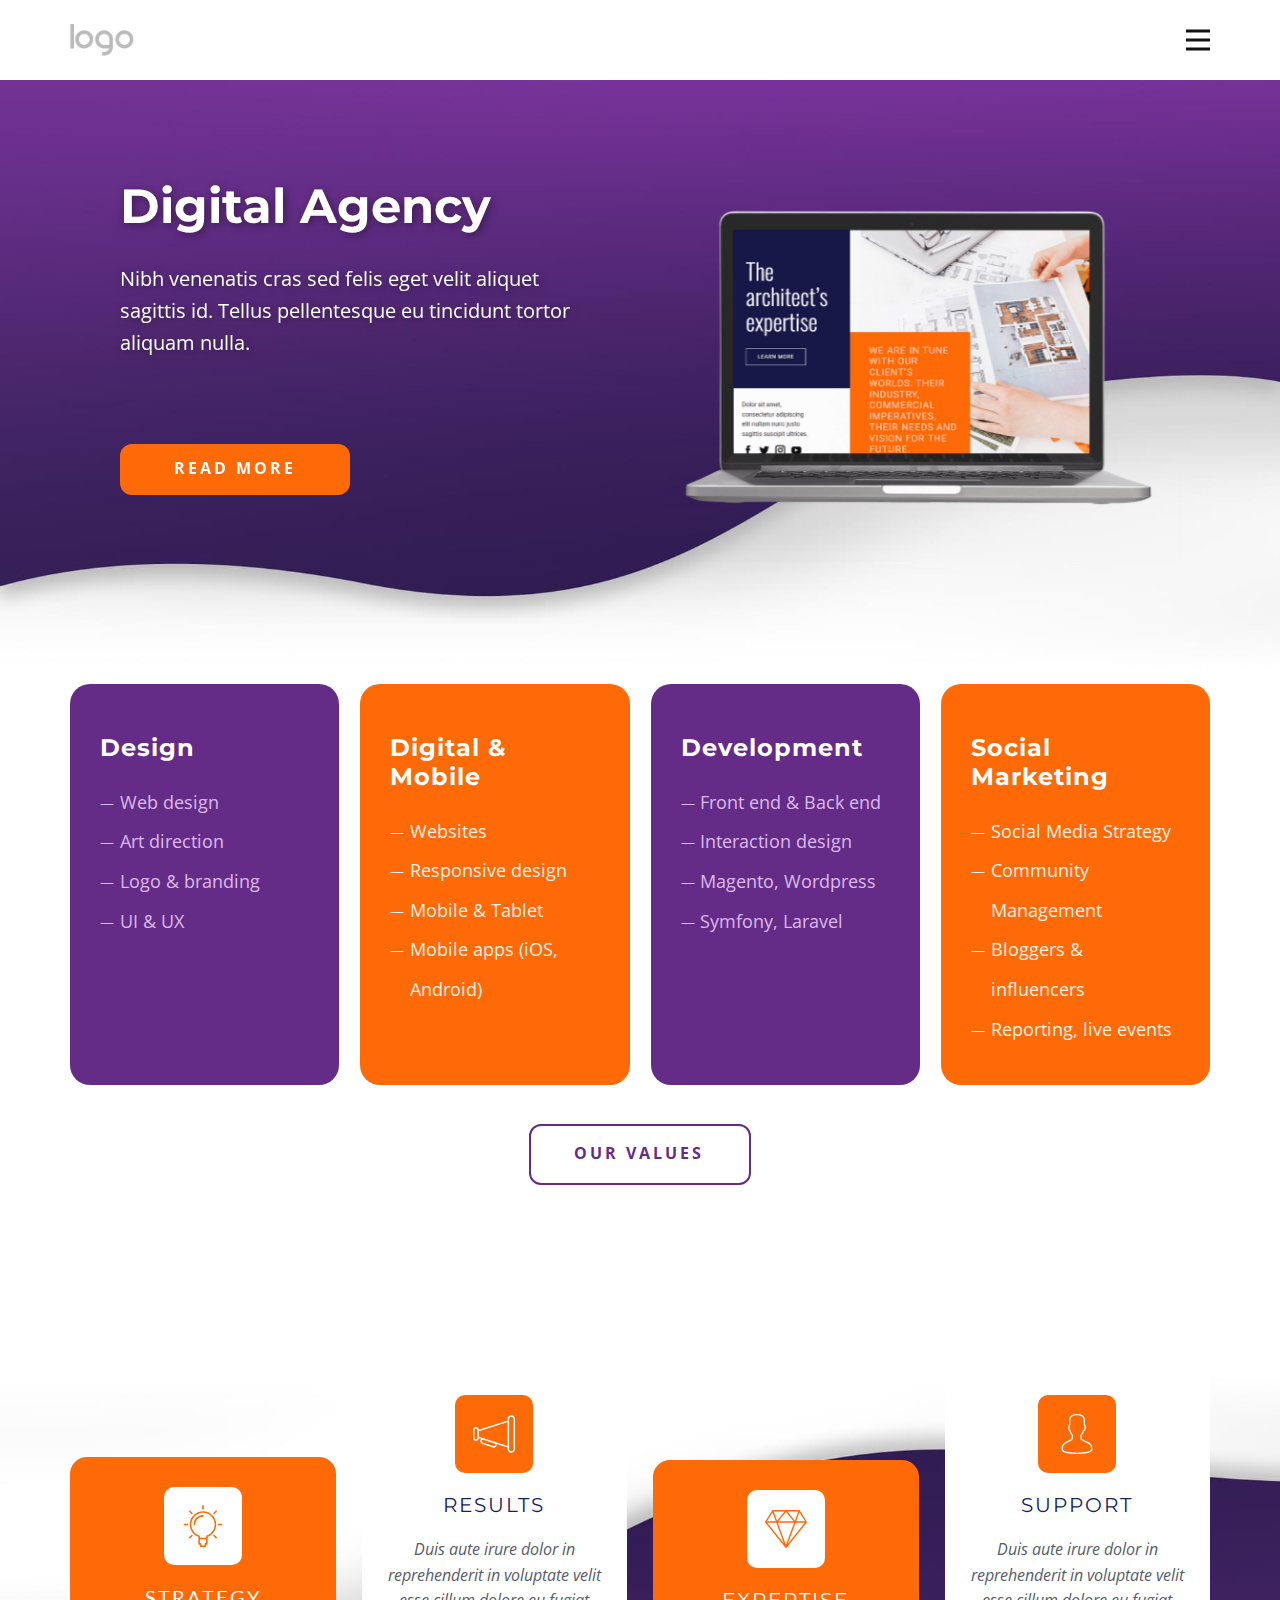
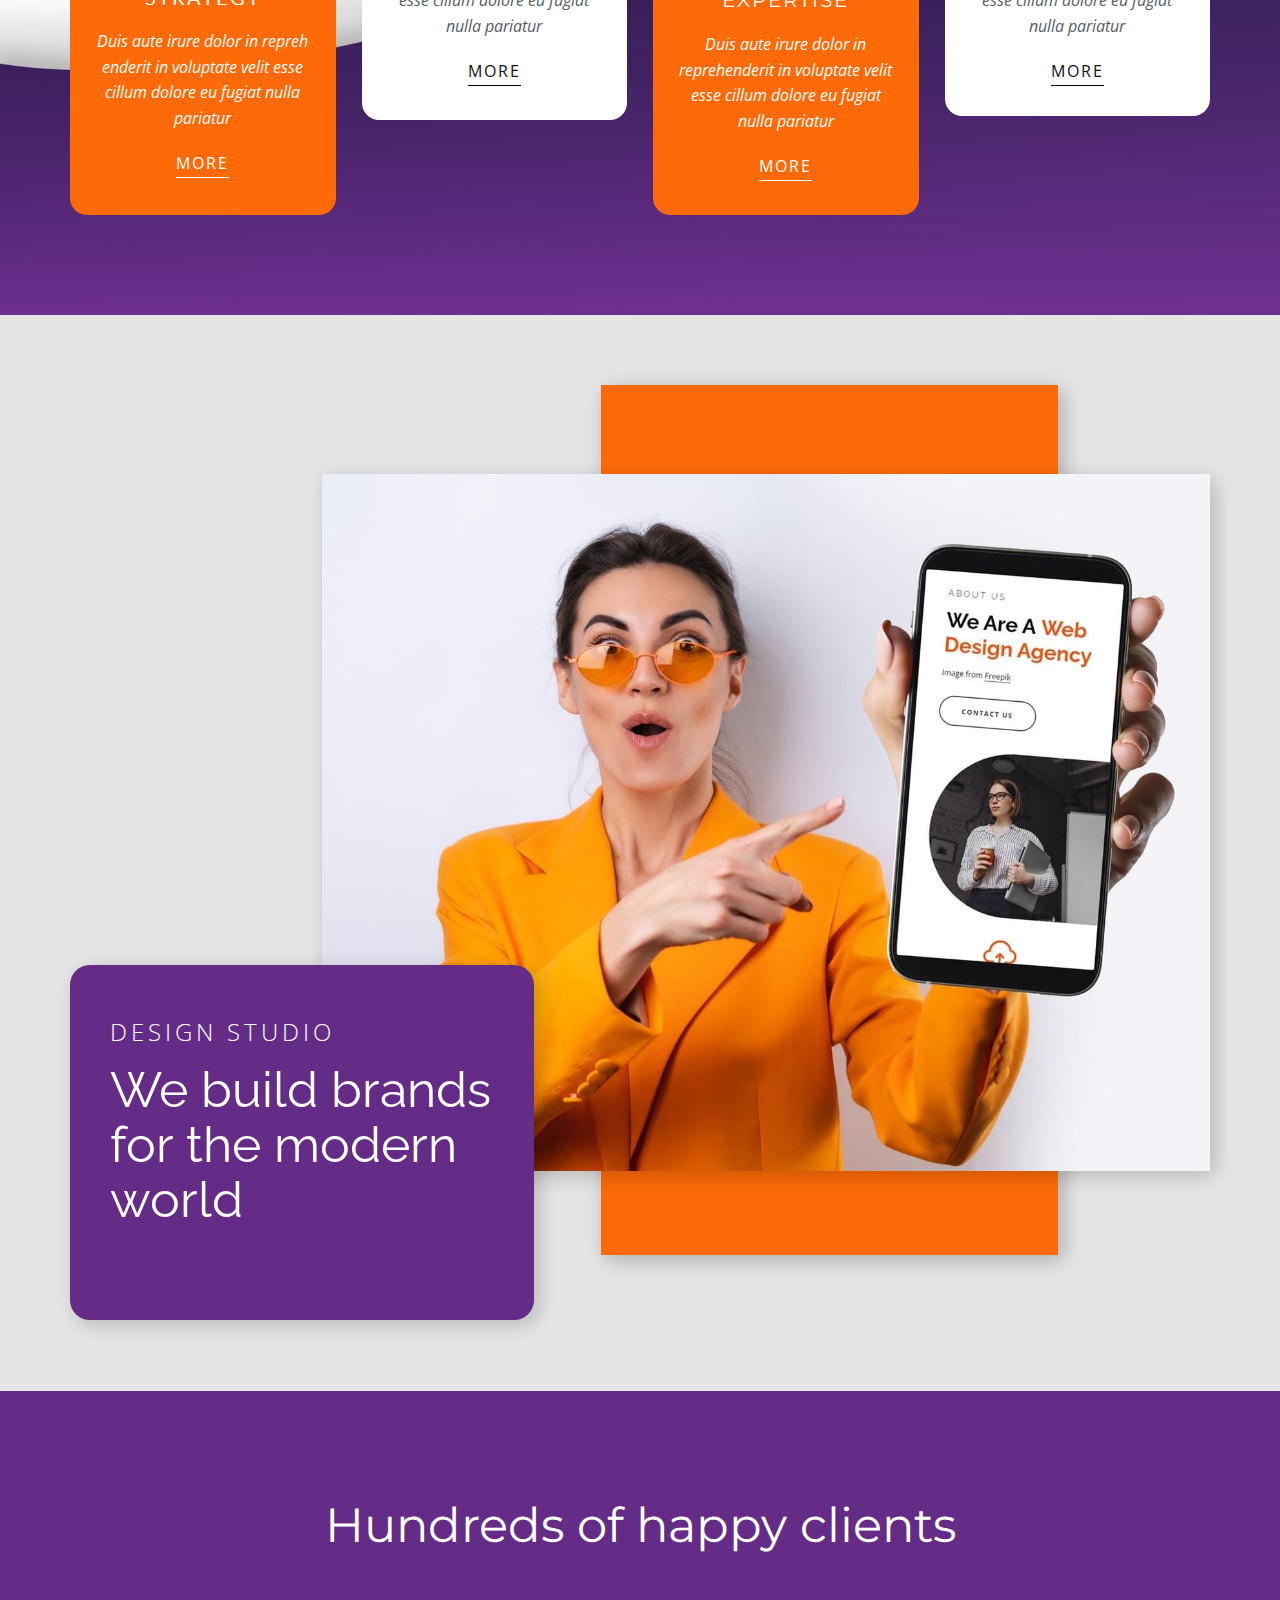
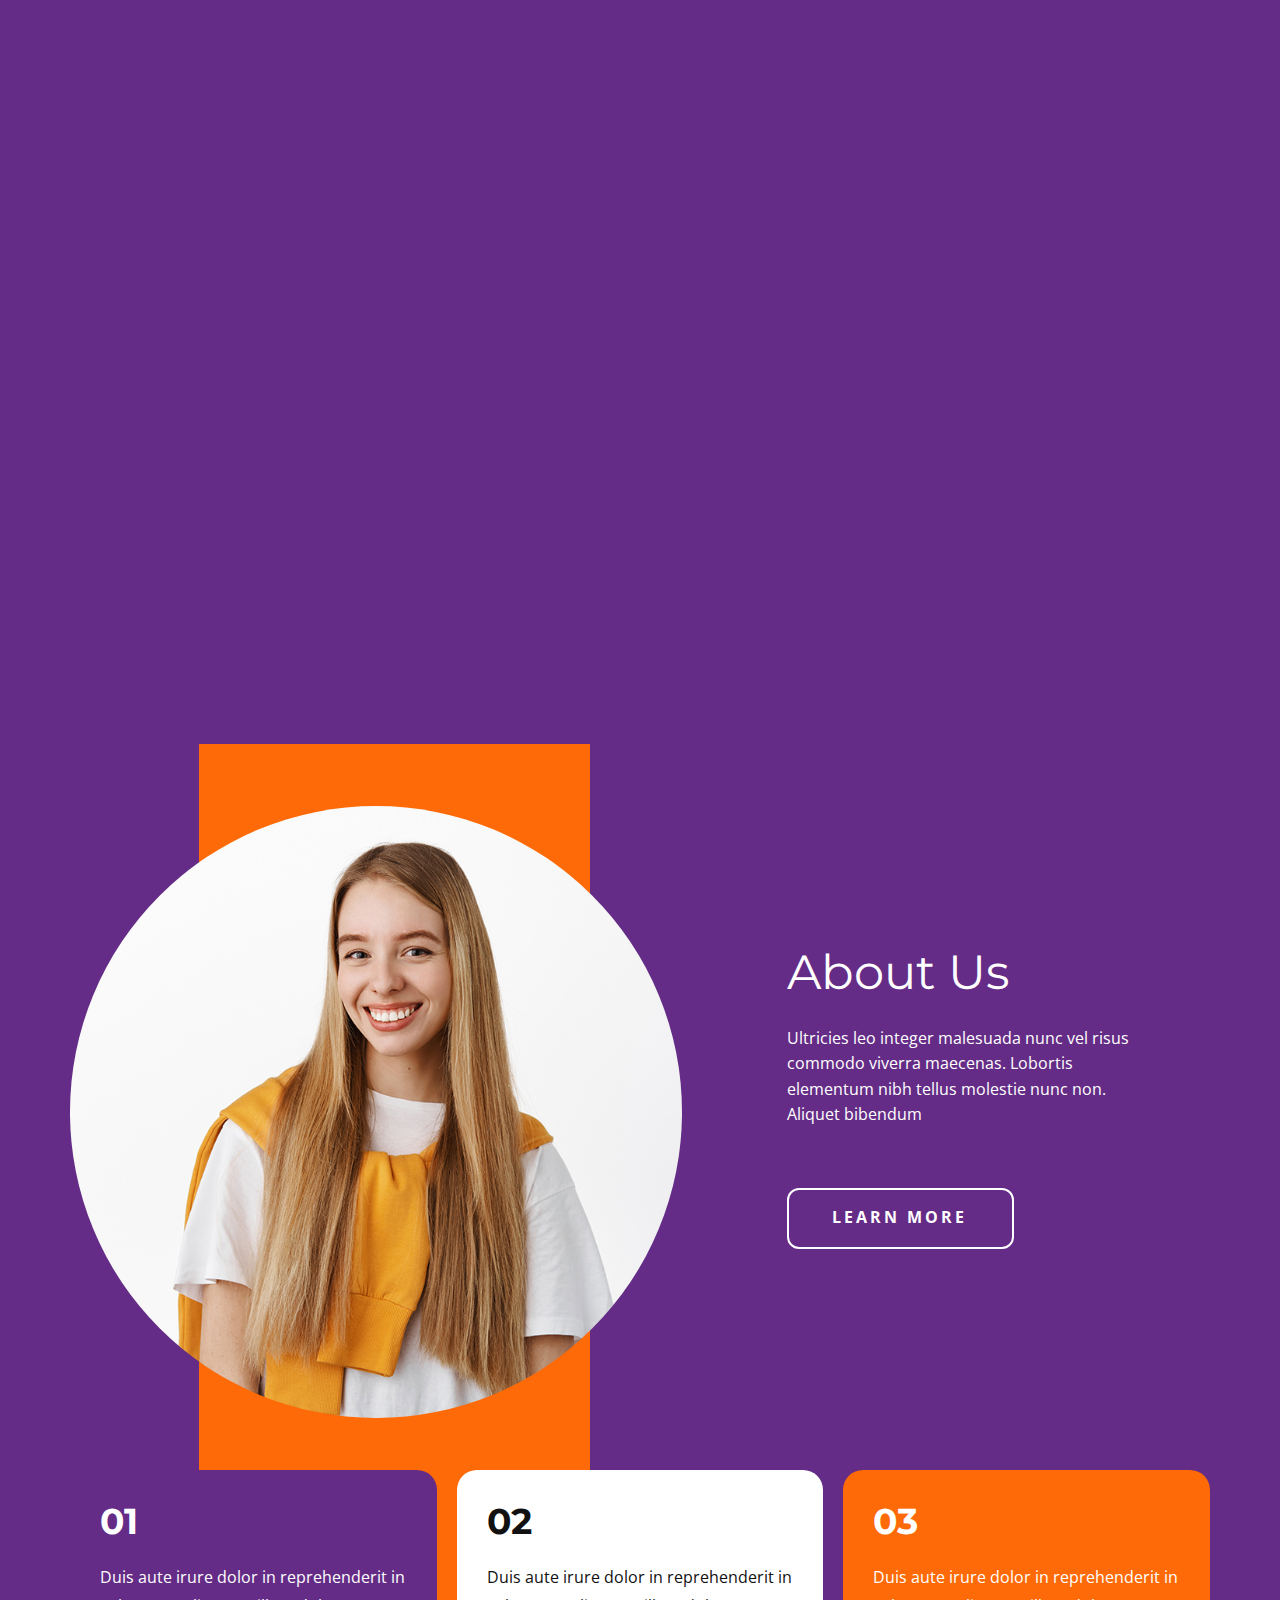
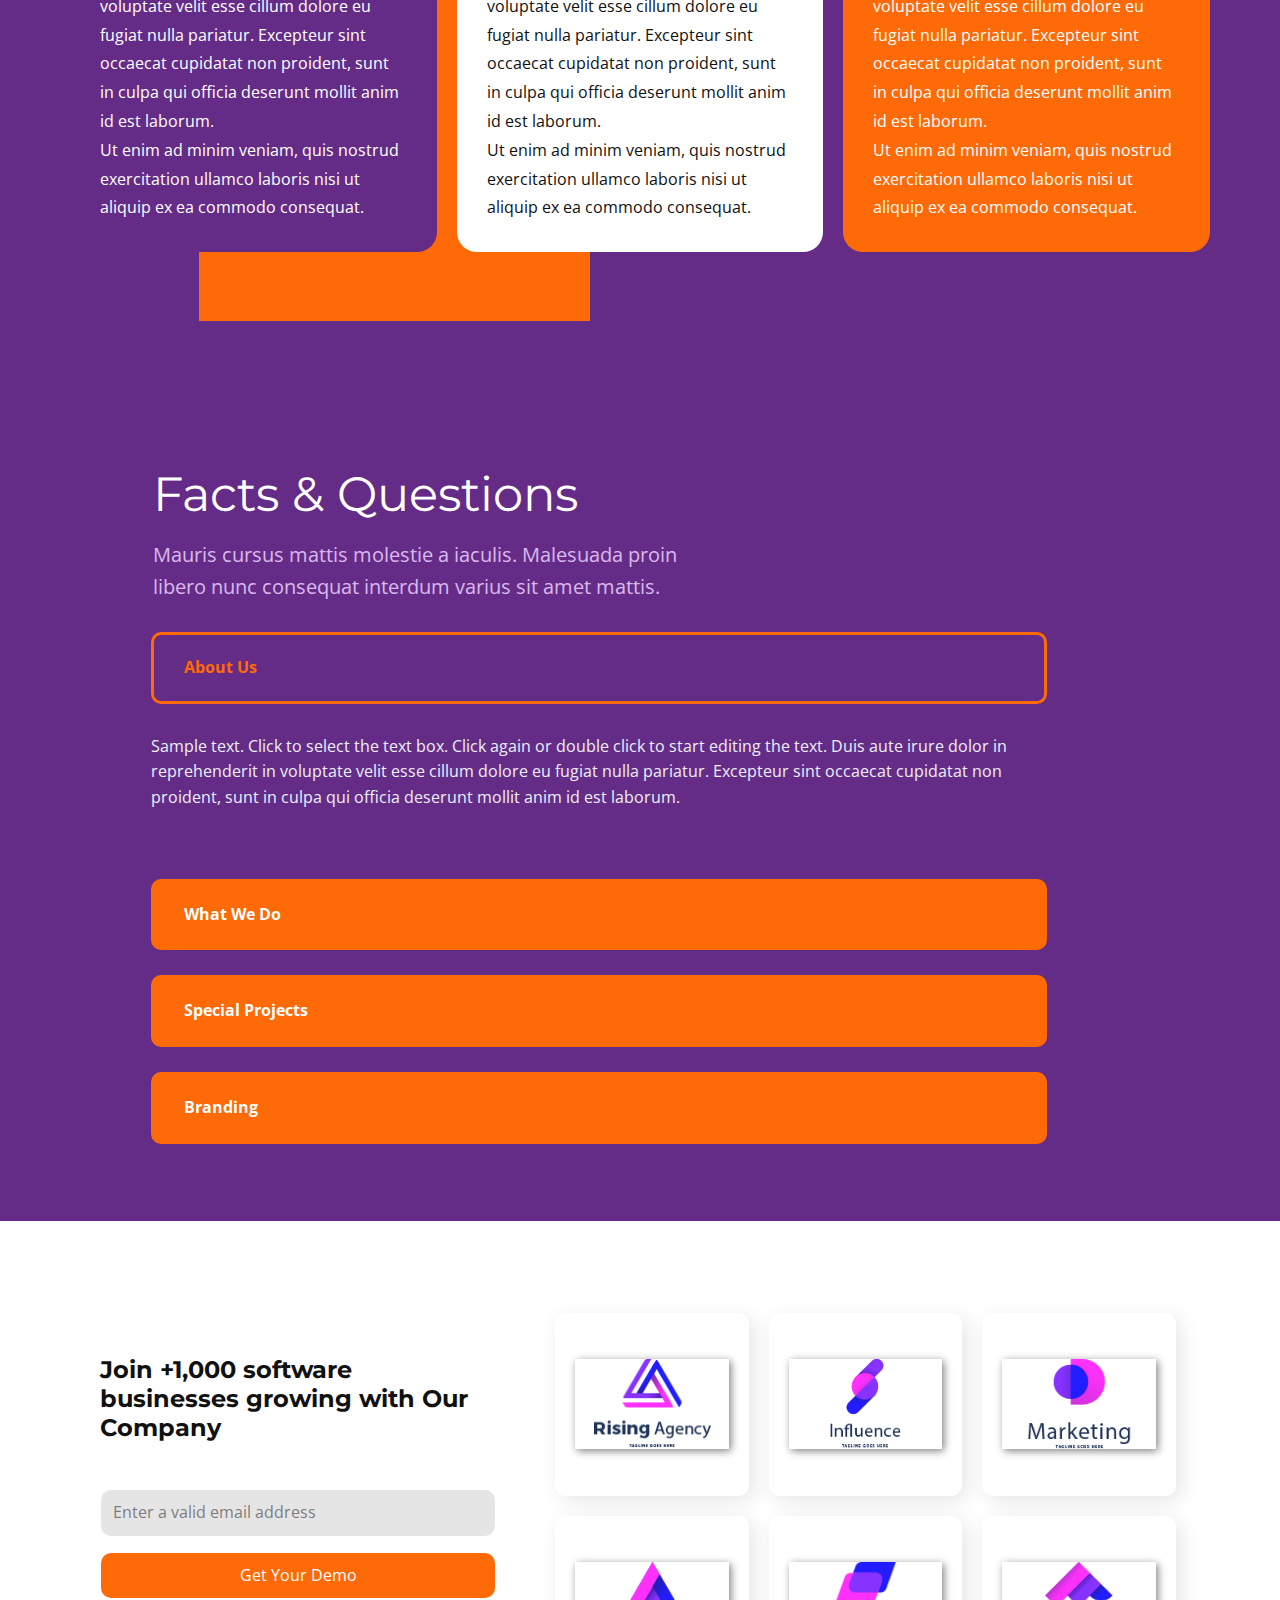
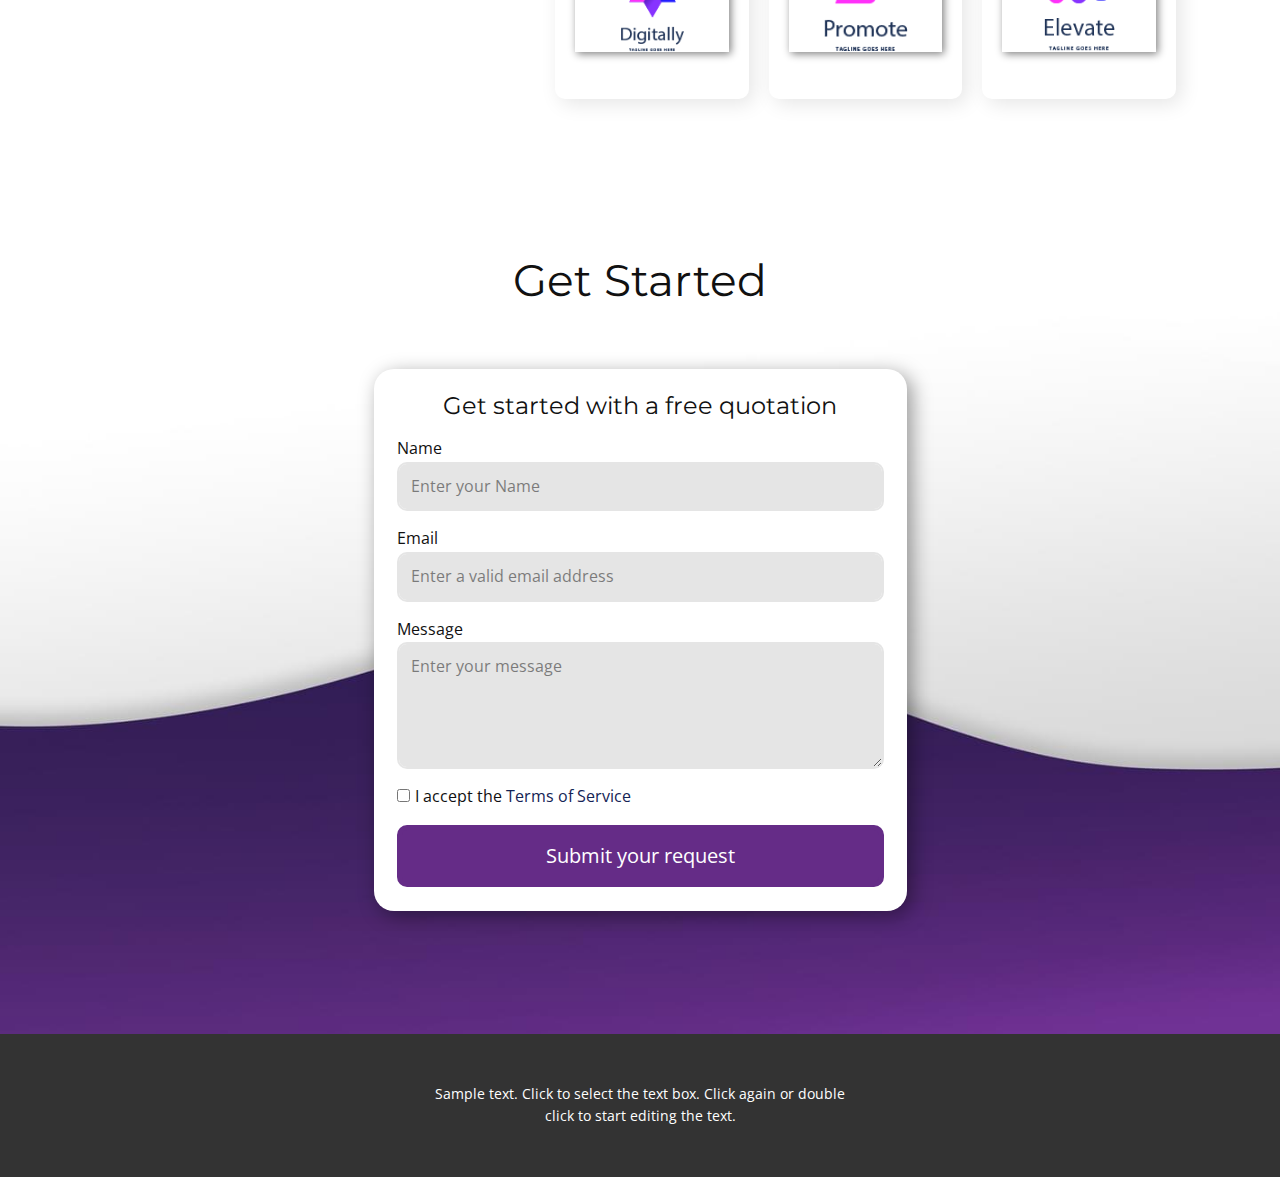
==== commit a7ed1826: "First upload" ====
--- a/index.html
+++ b/index.html
@@ -16,18 +16,7 @@
     
     
     
-    
-    
-    
-    
-    
-    
-    
     <script type="application/ld+json">{
-		"@context": "http://schema.org",
-		"@type": "Organization",
-		"name": "",
-		"logo": "images/default-logo.png"
 }</script>
     <meta name="theme-color" content="#142455">
     <meta property="og:title" content="Home">
@@ -75,7 +64,6 @@
                   <h1 class="u-align-center-sm u-align-center-xs u-align-left-lg u-align-left-md u-align-left-xl u-text u-text-body-alt-color u-text-1">Digital Agency<br>
                   </h1>
                   <p class="u-align-center-sm u-align-center-xs u-align-left-lg u-align-left-md u-align-left-xl u-text u-text-body-alt-color u-text-2"> Nibh venenatis cras sed felis eget velit aliquet sagittis id. Tellus pellentesque eu tincidunt tortor aliquam nulla.</p>
-                  <p class="u-align-center-sm u-align-center-xs u-align-left-lg u-align-left-md u-align-left-xl u-text u-text-body-alt-color u-text-3">Image from&nbsp;<a href="https://www.freepik.com" class="u-border-1 u-border-active-palette-2-base u-border-hover-palette-2-base u-border-no-left u-border-no-right u-border-no-top u-border-white u-btn u-button-link u-button-style u-none u-text-body-alt-color u-btn-1" target="_blank">Freepik</a>
                   </p>
                   <a href="#" class="u-active-palette-3-base u-align-center-sm u-align-center-xs u-align-left-lg u-align-left-md u-align-left-xl u-border-active-white u-border-hover-white u-border-none u-btn u-btn-round u-button-style u-hover-palette-3-base u-palette-3-base u-radius-12 u-text-active-palette-2-base u-text-hover-palette-2-base u-btn-2">read more</a>
                 </div>
@@ -302,7 +290,6 @@
           <div class="u-container-layout u-valign-middle u-container-layout-1">
             <h4 class="u-align-left u-text u-text-default u-text-1"> design studio</h4>
             <h2 class="u-align-left u-custom-font u-font-raleway u-text u-text-2"> We build brands for the modern world</h2>
-            <p class="u-align-left u-text u-text-3">Image from <a href="#" class="u-border-1 u-border-no-left u-border-no-right u-border-no-top u-border-white u-bottom-left-radius-0 u-bottom-right-radius-0 u-btn u-button-link u-button-style u-none u-radius-0 u-text-body-alt-color u-top-left-radius-0 u-top-right-radius-0 u-btn-1" target="_blank">Freepik</a>
             </p>
           </div>
         </div>
@@ -347,7 +334,6 @@
             </div>
           </div>
         </div>
-        <p class="u-text u-text-default u-text-14">Image from <a href="#" class="u-active-none u-border-1 u-border-active-palette-2-light-2 u-border-hover-palette-2-light-2 u-border-no-left u-border-no-right u-border-no-top u-border-white u-bottom-left-radius-0 u-bottom-right-radius-0 u-btn u-button-link u-button-style u-hover-none u-none u-radius-0 u-text-body-alt-color u-top-left-radius-0 u-top-right-radius-0 u-btn-1" target="_blank">Freepik</a>
         </p>
       </div>
     </section>
@@ -359,7 +345,6 @@
           <div class="u-container-layout u-valign-middle u-container-layout-1">
             <h3 class="u-align-left-sm u-align-left-xs u-text u-text-1">About Us</h3>
             <p class="u-align-left-sm u-align-left-xs u-text u-text-2"> Ultricies leo integer malesuada nunc vel risus commodo viverra maecenas. Lobortis elementum nibh tellus molestie nunc non. Aliquet bibendum</p>
-            <p class="u-align-center-lg u-align-center-md u-align-center-xl u-align-left-sm u-align-left-xs u-text u-text-body-alt-color u-text-3" data-animation-name="" data-animation-duration="0" data-animation-delay="0" data-animation-direction="">Image from <a href="https://www.freepik.com/photos/woman" class="u-border-1 u-border-active-palette-2-base u-border-hover-palette-2-base u-border-no-left u-border-no-right u-border-no-top u-border-white u-btn u-button-link u-button-style u-none u-text-body-alt-color u-btn-1" target="_blank" data-animation-name="" data-animation-duration="0" data-animation-delay="0" data-animation-direction="">Freepik</a>
             </p>
             <a href="#" class="u-active-white u-align-center-lg u-align-center-md u-align-center-xl u-align-left-sm u-align-left-xs u-border-2 u-border-active-white u-border-hover-white u-border-white u-btn u-btn-round u-button-style u-hover-white u-none u-radius-12 u-text-active-palette-2-base u-text-hover-palette-2-base u-btn-2" data-animation-name="" data-animation-duration="0" data-animation-delay="0" data-animation-direction="">Learn More</a>
           </div>
@@ -550,16 +535,6 @@
     <footer class="u-align-center u-clearfix u-footer u-grey-80 u-footer" id="sec-7967"><div class="u-clearfix u-sheet u-sheet-1">
         <p class="u-small-text u-text u-text-variant u-text-1">Sample text. Click to select the text box. Click again or double click to start editing the text.</p>
       </div></footer>
-    <section class="u-backlink u-clearfix u-grey-80">
-      <a class="u-link" href="#" target="_blank">
-        <span>Website Design Template</span>
-      </a>
-      <p class="u-text">
-        <span>created with</span>
-      </p>
-      <a class="u-link" href="#" target="_blank">
-        <span>HTML Website Builder</span>
-      </a>. 
-    </section>
+
   
 </body></html>